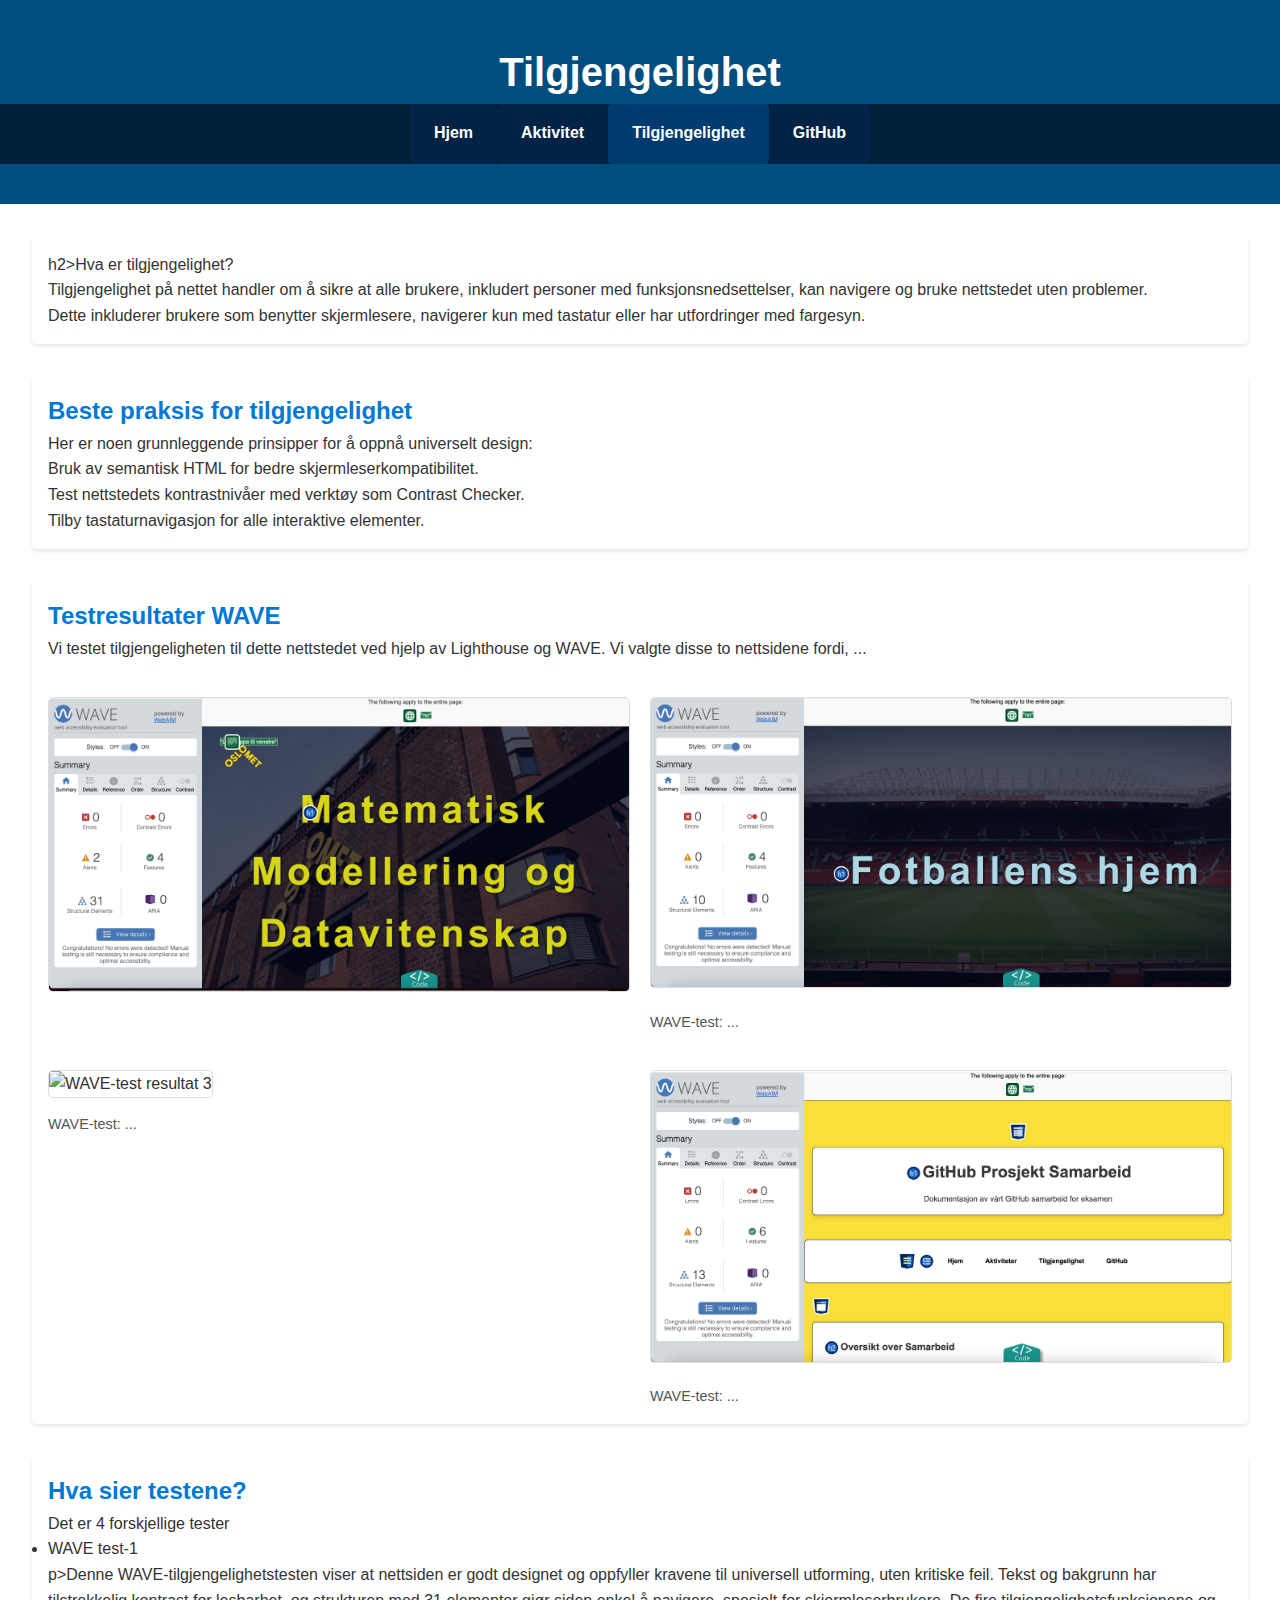
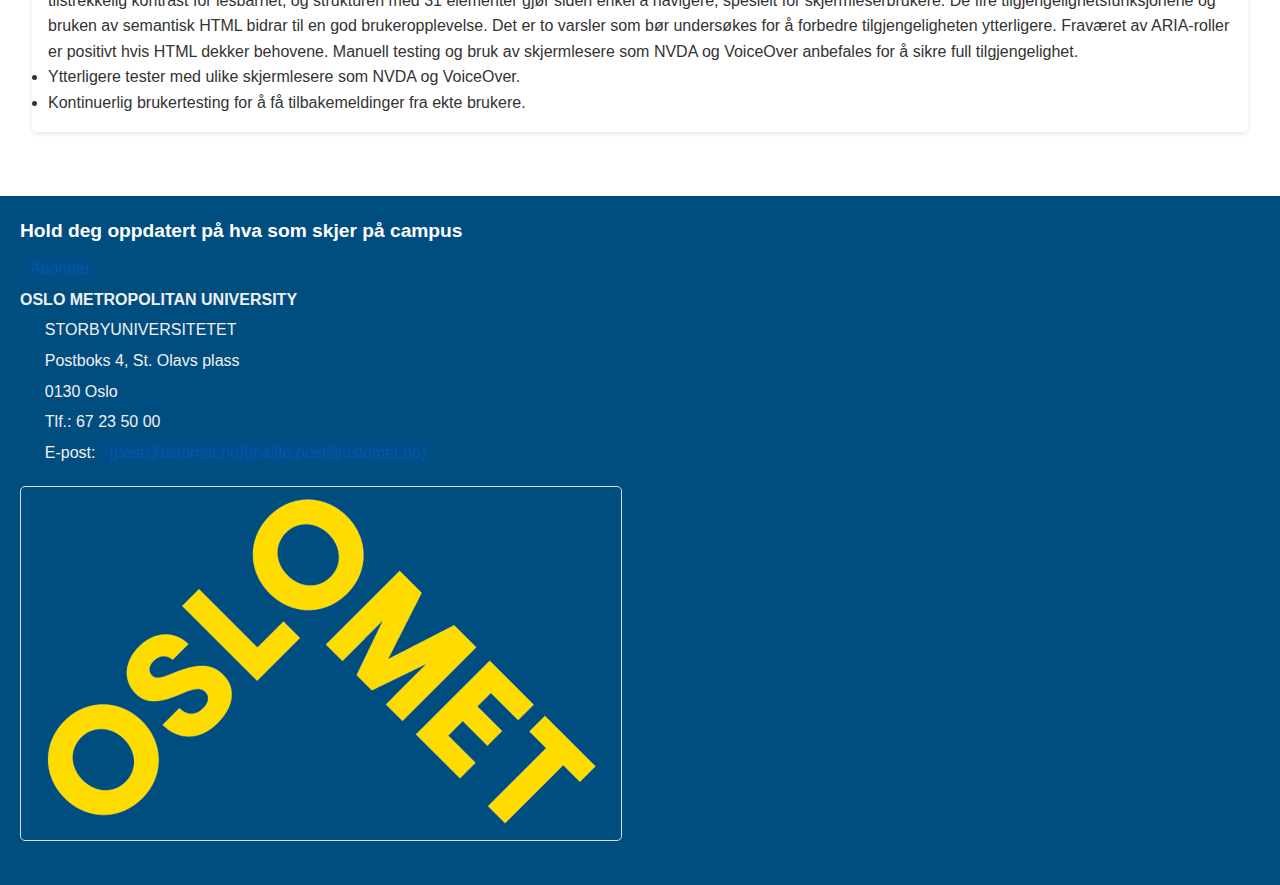
==== accessibility.html @ 2e1bd156 "accesibiliity" ====
<!DOCTYPE html>
<html lang="no">
<head>
<meta charset="UTF-8">
<meta name="viewport" content="width=device-width, initial-scale=1.0">
<title>Accessibility</title>
<link rel="stylesheet" href="main.css">
</head>

<body class="accessibility-body">
    <header class="accessibility-header">
        <h1>Tilgjengelighet</h1>
        <nav class="accessibility-nav">
            <ul class="navbar">
                <li><a href="index.html">Hjem</a></li>
                <li><a href="activity.html">Aktivitet</a></li>
                <li><a href="accessibility.html" class="active">Tilgjengelighet</a></li>
                <li><a href="github.html">GitHub</a></li>
            </ul>
        </nav>
</header>
<main class="accessibility-main">
    <section class="accessibility-section">
        h2>Hva er tilgjengelighet?</h2>
        <p>Tilgjengelighet på nettet handler om å sikre at alle brukere, inkludert personer med funksjonsnedsettelser, kan navigere og bruke nettstedet uten problemer.</p>
        <p>Dette inkluderer brukere som benytter skjermlesere, navigerer kun med tastatur eller har utfordringer med fargesyn.</p>
    </section>
<section class="accessibility-section">
        <h2>Beste praksis for tilgjengelighet</h2>
        <p>Her er noen grunnleggende prinsipper for å oppnå universelt design:</p>
<ul style="list-style-type: none;">
    <li>Bruk av semantisk HTML for bedre skjermleserkompatibilitet.</li>
    <li>Test nettstedets kontrastnivåer med verktøy som Contrast Checker.</li>
    <li>Tilby tastaturnavigasjon for alle interaktive elementer.</li>
</ul>
</section>
<section class="accessibility-section">
        <h2>Testresultater WAVE</h2>
            <p>Vi testet tilgjengeligheten til dette nettstedet ved hjelp av Lighthouse og WAVE. Vi valgte disse to nettsidene fordi, ...</p>

        <section class="test-results-grid">
        <section>
            <img src="bilder/WAVE-test1.jpeg" alt="WAVE-test resultat 1">
            <p class="caption"></p>
        </section>
        <section>
            <img src="bilder/WAVE-test2.jpeg" alt = "WAVE-test resultat 2">
            <p class="caption">WAVE-test: ...</p>
        </section>
        <section>
            <img src="wave-results3.png" alt="WAVE-test resultat 3">
            <p class="caption">WAVE-test: ...</p>
        </section>
        <section>
            <img src="bilder/WAVE-test4.jpeg" alt="WAVE-test resultat 4">
            <p class="caption">WAVE-test: ...</p>
        </section>
        </section>
        </section>
        <section class="accessibility-section">
            <h2>Hva sier testene?</h2>
            <p>Det er 4 forskjellige tester</p>
            <ul>
                <li>WAVE test-1</li>
                p>Denne WAVE-tilgjengelighetstesten viser at nettsiden er godt designet og oppfyller kravene til universell utforming, uten kritiske feil. Tekst og bakgrunn har tilstrekkelig kontrast for lesbarhet, og strukturen med 31 elementer gjør siden enkel å navigere, spesielt for skjermleserbrukere. De fire tilgjengelighetsfunksjonene og bruken av semantisk HTML bidrar til en god brukeropplevelse. Det er to varsler som bør undersøkes for å forbedre tilgjengeligheten ytterligere. Fraværet av ARIA-roller er positivt hvis HTML dekker behovene. Manuell testing og bruk av skjermlesere som NVDA og VoiceOver anbefales for å sikre full tilgjengelighet.</p>
                <li>Ytterligere tester med ulike skjermlesere som NVDA og VoiceOver.</li>
                <li>Kontinuerlig brukertesting for å få tilbakemeldinger fra ekte brukere.</li>
            </ul>
            </section>

    </main>
    <footer id="footer-OsloMet ">
        <section class="footer-content">
            <section class="footer-text">
                <h3>Hold deg oppdatert på hva som skjer på campus</h3>
                <a href="https://www.oslomet.no/nyhetsbrev" class="subscribe-button">Abonner</a>
                <h4>OSLO METROPOLITAN UNIVERSITY</h4>
                <p>STORBYUNIVERSITETET</p>
                <p>Postboks 4, St. Olavs plass</p>
                <p>0130 Oslo</p>
                <p>Tlf.: 67 23 50 00</p>
                <p>E-post: <a [href="mailto:post@oslomet.no](mailto:href=%22mailto:post@oslomet.no)">[post@oslomet.no](mailto:post@oslomet.no)</a></p>
            </section>
            <section class="footer-logo">
                <img src="bilder/oslomet-logo-gul.webp" alt="OsloMet logo">
            </section>
        </section>
    </footer>
</body>
</html>
---- main.css ----
/* === Global Reset og Grunnstil === */
* {
    margin: 0;
    padding: 0;
    box-sizing: border-box;
    font-family: Arial, sans-serif;
}

/* ---===III Hoved hjemmeside styling (index.html) start III===---*/

.index-body {
    background-color: #f3f3f3;
    color: #333;
    line-height: 1.6;
}

/* === Header-seksjon === */
.header-index {
    min-height: 100vh;
    width: 100%;
    background-image: linear-gradient(rgba(4, 9, 30, 0.7), rgba(4, 9, 30, 0.7)), url('bilder/osloMet.jpg');
    background-position: center;
    background-size: cover;
    position: relative;
    margin: 0;
}

.header-index img {
    width: 100px;
    position: absolute;
    top: 4%;
    left: 5%;
    border: none;
}

/* Overskrift over bildet */
.text-overskrift {
    width: 90%;
    color: #d7d715;
    position: absolute;
    top: 50%;
    left: 50%;
    transform: translate(-50%, -50%);
    text-align: center;
    text-shadow: 2px 2px 4px #000000;
}

.text-overskrift h1 {
    font-size: 6em;
    letter-spacing: 0.1em;
}

/* Responsiv header-tekst og bilde */
@media (max-width: 1200px) {
    .header-index {
        min-height: 80vh;
    }

    .text-overskrift h1 {
        font-size: 5em;
    }
}

@media (max-width: 900px) {
    .header-index {
        min-height: 70vh;
    }

    .text-overskrift h1 {
        font-size: 4em;
    }
}

@media (max-width: 600px) {
    .header-index {
        min-height: 40vh;
    }

    .text-overskrift h1 {
        font-size: 3em;
    }

    .header-index img {
        width: 80px;
    }
}

@media (max-width: 400px) {
    .header-index {
        min-height: 30vh;
    }

    .text-overskrift h1 {
        font-size: 2em;
    }
}

/* === Navigasjonsmeny === */
.index-nav {
    background-color: #ffffff;
    padding: 15px 0;
    width: 100%;
    margin: 0 auto;
    text-align: center;
}

.index-nav ul {
    display: inline-block;
    list-style: none;
    padding: 0;
    margin: 0;
}

.index-nav ul li {
    display: inline;
    font-weight: bold;
    margin: 0 10px;
}

.index-nav ul li a {
    text-decoration: none;
    color: #000000;
    padding: 10px 15px;
    transition: background-color 0.3s;
    border-radius: 5px;
}

.index-nav ul li a:hover {
    background-color: #aaaaaa;
}

/* === Studieinformasjon === */
.Studieinformasjon {
    background-color: #ffffff;
    padding: 20px;
    border-radius: 8px;
    margin: 20px auto;
    max-width: 100%;
    text-align: center;
}

.Studieinformasjon h2 {
    color: black;
    font-size: 2em;
    margin-bottom: 10px;
}

.Studieinformasjon p {
    color: #333;
    font-size: 1.2em;
    margin-bottom: 15px;
}

.Studieinformasjon ul {
    list-style-type: none;
}

/* Studie-video container */
.Studie-video-container {
    position: relative;
    width: 100%;
    padding-bottom: 56.25%;
    height: 0;
    margin: 20px auto;
    border-radius: 8px;
    box-shadow: 0px 4px 8px rgba(0, 0, 0, 0.1);
    overflow: hidden;
}

.Studie-video-container iframe {
    position: absolute;
    top: 0;
    left: 0;
    width: 100%;
    height: 90%;
    border: none;
}

/* === Studenthistorier === */
.Studenthistorier {
    background-color: #ffffff;
    padding: 20px;
    border-radius: 8px;
    margin: 20px auto;
    max-width: 100%;
    text-align: center;
}

.Studenthistorier h2 {
    color: black;
    font-size: 2em;
    margin-bottom: 10px;
}

.Studenthistorier p {
    color: #333;
    font-size: 1.2em;
    margin-bottom: 15px;
}

.Studenthistorier img {
    max-width: 100%;
    height: auto;
    display: block;
}

/* === Styling for Utvidbare Seksjoner === */

/* Container for utvidbare seksjoner */
.utvidbar-seksjon {
    background-color: #ffffff;
    padding: 10px;
    border-radius: 8px;
    box-shadow: 0px 4px 8px rgba(0, 0, 0, 0.1);
    margin: 20px auto;
    width: 100%;
}

/* Knapp for hovedseksjon */
.utvidbar-knapp {
    background-color: #f9df38;
    color: #000000;
    font-size: 1.2em;
    padding: 10px 15px;
    border: none;
    border-radius: 5px;
    cursor: pointer;
    width: 100%;
    text-align: left;
    transition: background-color 0.3s;
}

/* Hover-effekt for seksjoner og underseksjoner */
.utvidbar-knapp:hover,
.sub-utvidbar-knapp:hover {
    background-color: #ddd;
    color: #000000;
}

/* Innholdet i utvidbare seksjoner */
.utvidbar-innhold {
    display: none;
    padding: 30px;
    background-color: #ffffff;
    border: 1px solid #ddd;
    border-radius: 5px;
}

.sub-utvidbar {
    margin: 10px 0;
}

/* Knapp for underseksjoner */
.sub-utvidbar-knapp {
    width: 100%;
    background-color: #f9df38;
    color: black;
    border: none;
    padding: 10px;
    font-size: 1em;
    text-align: left;
    cursor: pointer;
    border-radius: 5px;
    transition: background-color 0.3s;
}

/* Innholdet i utvidbare underseksjoner */
.sub-utvidbar-innhold {
    display: none;
    padding: 10px 15px;
    background-color: #ffffff;
    border: 1px solid #ccc;
    border-radius: 5px;
    margin-top: 5px;
}

/* Innhold i underseksjoner */
.sub-utvidbar-innhold h4 {
    margin-top: 10px;
    color: #000000;
}

/* Nested lister i underseksjoner */
.sub-utvidbar-innhold ul {
    margin: 10px 0;
    padding-left: 20px;
}

.sub-utvidbar-innhold ul ul {
    padding-left: 20px;
    list-style: circle;
}

/* Lenker i underseksjoner */
.sub-utvidbar-innhold a {
    display: block;
}

/* === Lenker i studiets oppbygning === */
a {
    color: #0056b3;
    text-decoration: none;
    font-weight: 500;
    transition: color 0.3s ease, border-bottom-color 0.3s ease, background-color 0.3s ease;
    border-bottom: 2px solid transparent;
    padding: 5px 10px;
    border-radius: 5px;
    background-color: rgba(0, 86, 179, 0.1);
}

a:hover {
    color: #004080;
    border-bottom-color: #004080;
    background-color: rgba(0, 64, 128, 0.2);
}

a:focus {
    outline: none;
    border-bottom-color: #00a1f1;
    color: #00a1f1;
    background-color: rgba(0, 161, 241, 0.2);
}

a:active {
    color: #003366;
    border-bottom-color: #003366;
    background-color: rgba(0, 51, 102, 0.3);
}

/* === Footer === */
footer {
    background-color: #004d80;
    padding: 20px;
    text-align: left;
    color: #ddd;
}

footer h3 {
    color: white;
    font-size: 1.2em;
    margin-bottom: 10px;
    display: flex;
    align-items: center;
}

footer h4,
footer p {
    color: #f0f0f0;
    font-size: 1em;
    margin: 5px 0;
}

footer p {
    padding-left: 2%;
}

footer button {
    background-color: #ffdc00;
    color: #000000;
    border: none;
    border-radius: 5px;
    padding: 10px 15px;
    cursor: pointer;
    font-size: 1em;
    margin-left: 15px;
    transition: background-color 0.3s, transform 0.3s;
}

footer button:hover {
    background-color: #e69500;
    transform: scale(1.05);
}

footer button:active {
    background-color: #ffdc00;
    transform: scale(0.98);
}

.footer-bilde {
    width: 150px;
    max-width: 150px;
    margin: -150px 40px 0 auto;
    position: relative;
    float: right;
    border: none;
    /* Styling bug, putter border rundt accessibility oslomet logo, quick fix med border = none*/
}

/* === Responsive Styling === */

/* Gjør at bidlet i spørsmål utdanning justerer seg dynamisk etter skjermstørrelse */
.bilde-sporsmol-undanning {
    max-width: 100%;
    height: auto;
    display: block;
}

/* ---===III Hoved hjemmeside styling (index.html) slutt III===---*/

/* ---===III Activity Styling Start III===---*/
* {
    margin: 0;
    padding: 0;
    box-sizing: border-box;
    -webkit-tap-highlight-color: transparent;
}

.activity-body {
    font-family: Arial, sans-serif;
    line-height: 1.6;
    background-color: white;
    color: black;
    overflow-x: hidden;
    -webkit-text-size-adjust: 100%;
}

.activity-header {
    min-height: 100vh;
    width: 100%;
    background-image: linear-gradient(rgba(4, 9, 30, 0.7), rgba(4, 9, 30, 0.7)), url('bilder/oldTrafford.jpg');
    background-position: center;
    background-size: cover;
    position: relative;
    margin: 0;
}

.activity-text-overskrift {
    width: 90%;
    color: lightblue;
    position: absolute;
    top: 50%;
    left: 50%;
    transform: translate(-50%, -50%);
    text-align: center;
    text-shadow: 2px 2px 4px #000000;
}

.activity-text-overskrift h1 {
    font-size: 6em;
    letter-spacing: 0.1em;
    margin: 0;
}

.activity-head {
    background-color: #0080ff;
    color: white;
    padding: 20px;
    text-align: center;
}

.activity-head .activity-container h1 {
    font-size: 2.5em;
    margin-bottom: 10px;
}

.activity-nav {
    background-color: rgb(0, 102, 102);
    padding: 10px;
    width: 100%;
}

.activity-nav ul {
    list-style: none;
    display: flex;
    justify-content: center;
    gap: 20px;
}

.activity-nav ul li a {
    color: white;
    text-decoration: none;
    padding: 12px 20px;
    border-radius: 5px;
    transition: background-color 0.3s;
    display: inline-block;
}

.activity-nav ul li a:hover {
    background-color: rgb(1, 53, 53);
}

.activity-container {
    max-width: 1200px;
    margin: auto;
    padding: 20px;
}

.activity-content-container {
    display: flex;
    gap: 20px;
    margin-bottom: 40px;
}

.activity-aside {
    flex: 1;
    background-color: #f7f7f7;
    padding: 20px;
    border-radius: 8px;
    box-shadow: 0px 4px 8px rgba(0, 0, 0, 0.1);
}

.activity-section {
    flex: 2;
    background-color: #f7f7f7;
    padding: 20px;
    border-radius: 8px;
    box-shadow: 0px 4px 8px rgba(0, 0, 0, 0.1);
}

.activity-card-container {
    display: grid;
    grid-template-columns: repeat(auto-fit, minmax(250px, 1fr));
    gap: 20px;
}

.activity-card {
    background-color: #f0f0f0;
    border-radius: 10px;
    box-shadow: 0px 4px 8px rgba(0, 0, 0, 0.1);
    text-align: center;
    padding: 15px;
    transition: transform 0.2s;
}

.activity-card:hover {
    transform: scale(1.05);
}

.activity-card img {
    width: 150px;
    height: 150px;
    object-fit: contain;
    border-radius: 5px;
    margin-bottom: 15px;
    max-width: 100%;
}

.activity-card h2 {
    font-size: 1.5em;
    margin-bottom: 10px;
}

.activity-card p {
    font-size: 1em;
    margin-bottom: 15px;
}

.activity-button {
    display: block;
    padding: 10px 20px;
    background-color: #0056b3;
    color: white;
    text-decoration: none;
    border-radius: 5px;
    font-weight: bold;
    transition: background-color 0.3s;
    margin-bottom: 10px;
    -webkit-appearance: none;
}

.activity-button:hover {
    background-color: #ffcc33;
}

@media (max-width: 768px) {
    .activity-text-overskrift h1 {
        font-size: 3em;
    }

    .activity-content-container {
        flex-direction: column;
        padding: 10px;
    }

    .activity-container {
        padding: 10px;
    }

    .activity-card-container {
        grid-template-columns: repeat(2, 1fr);
    }
}

@media screen and (max-width: 480px) {
    .activity-text-overskrift h1 {
        font-size: 1.8em;
        letter-spacing: 0.05em;
    }

    .activity-nav {
        padding: 5px;
    }

    .activity-nav ul {
        flex-direction: column;
        align-items: center;
        gap: 8px;
    }

    .activity-nav ul li {
        width: 100%;
        text-align: center;
    }

    .activity-nav ul li a {
        display: block;
        padding: 10px;
        width: 90%;
        margin: 0 auto;
    }

    .activity-head .activity-container h1 {
        font-size: 1.5em;
    }

    .activity-container {
        padding: 10px;
    }

    .activity-card {
        margin: 5px 0;
        padding: 10px;
    }

    .activity-card-container {
        grid-template-columns: 1fr;
        gap: 10px;
    }

    .activity-card h2 {
        font-size: 1.2em;
    }

    .activity-card p {
        font-size: 0.9em;
    }

    .activity-button {
        padding: 8px 16px;
        font-size: 0.9em;
    }

    .activity-aside,
    .activity-section {
        padding: 15px;
    }
}

@media screen and (max-width: 375px) {
    .activity-text-overskrift h1 {
        font-size: 1.5em;
    }

    .activity-card {
        padding: 8px;
    }

    .activity-container {
        padding: 8px;
    }
}

@media only screen and (min-width: 768px) and (max-width: 1024px) {
    .activity-text-overskrift h1 {
        font-size: 4em;
    }

    .activity-card-container {
        grid-template-columns: repeat(2, 1fr);
    }

    .activity-container {
        padding: 15px;
    }
}

@media (max-width: 900px) and (orientation: landscape) {
    .activity-header {
        min-height: 120vh;
    }

    .activity-text-overskrift h1 {
        font-size: 2.5em;
    }
}

img {
    max-width: 100%;
    height: auto;
    -webkit-user-drag: none;
}

/* ---===III Activity Styling Slutt III===---*/

/* ---===III Github Styling Start III===---*/

.github-body {
    background-color: #f9df38;
    /* Darker background */
    color: #000000;
    /* Black text for contrast */
    line-height: 1.6;
}

.github-container {
    max-width: 1200px;
    margin: 0 auto;
    padding: 20px;
}

.github-header {
    color: #353535;
    text-align: center;
    padding: 40px 20px;
}

.github-header h1 {
    font-size: 2.5em;
    margin-bottom: 10px;
}

.github-header p {
    font-size: 1.2em;
}

.github-nav {
    background-color: #ffffff;
    padding: 15px 0;
    max-width: 1200px;
    margin: 0 auto;
    text-align: center;
    border-radius: 10px;
    border: solid black 1px;
}

.github-nav ul {
    display: inline-block;
    list-style: none;
    padding: 0;
    margin: 0;
}

.github-nav ul li {
    display: inline;
    font-weight: bold;
    margin: 0 10px;
}

.github-nav ul li a {
    text-decoration: none;
    color: #000000;
    padding: 10px 15px;
    transition: background-color 0.3s;
    border-radius: 5px;
}

.github-nav ul li a:hover {
    background-color: #aaaaaa;
    /* Slightly darker background on hover */
}

.github-main h2 {
    color: #353535;
    /* Light grey for headers */
    margin-bottom: 15px;
}

.github-section {
    background-color: #ffffff;
    border: solid black 1px;
    padding: 25px;
    margin-bottom: 20px;
    border-radius: 8px;
    box-shadow: 0px 4px 10px rgba(0, 0, 0, 0.15);
    transition: box-shadow 0.3s ease;
}

/* Styles for image rows */
.image-row {
    display: grid;
    grid-template-columns: 1fr 1fr;
    /* Two equal columns */
    gap: 20px;
    margin-top: 15px;
    align-items: start;
    /* Align images at the top */
}

.image-row img {
    width: 100%;
    max-height: 400px;
    /* Limit height for consistency */
    border-radius: 8px;
    box-shadow: 0px 4px 6px rgba(0, 0, 0, 0.2);
    object-fit: contain;
    /* Ensure the images fit nicely */
    transition: transform 0.3s ease, box-shadow 0.3s ease;
}

.image-row img:hover {
    transform: scale(1.05);
    /* Liten zoom-effekt */
    box-shadow: 0px 8px 15px rgba(0, 0, 0, 0.3);
    /* Mer markant skygge */
    cursor: pointer;
    /* Endrer markøren til en pekefinger */
}

/* Responsive adjustments for smaller screens */
@media (max-width: 768px) {
    .image-row {
        grid-template-columns: 1fr;
        /* Stack images vertically */
    }
}

/* ---===III Github Styling Slutt III===---*/

/* ---===III Accessibility Styling Start III===---*/

.accessibility-body {
    font-family: Arial, sans-serif;
    line-height: 1.6;
    margin: 0;
    padding: 0;
    background-color: white;
    color: #333;
}

/* Header */
.accessibility-header {
    background: #004d80;
    color: rgb(255, 255, 255);
    padding: 2.5rem 0;
    text-align: center;
}

.accessibility-header h1 {
    margin: 1;
    font-size: 40px;
}

.navbar {
    display: flex;
    justify-content: center;
    background-color: #001d3a;
    list-style: none;
    margin: 0;
    padding: 0;
}

.navbar li {
    margin: 0;
}

.navbar a {
    text-decoration: none;
    color: white;
    padding: 1rem 1.5rem;
    display: block;
    font-weight: bold;
}

.navbar a:hover,
.navbar a.active {
    background-color: #003b6f;
    border-radius: 4px;
}

/* Responsiv navigasjonsmeny */
@media (max-width: 768px) {
    .navbar {
        flex-direction: column; /* Endre fra horisontal til vertikal layout */
        align-items: center; /* Sentraliser elementene */
    }
    .navbar a {
        padding: 0.8rem 1rem; /* Juster padding for mindre skjermer */
        width: 100%; /* Fyll bredden */
        text-align: center; /* Sentrer tekst */
    }
}

@media (max-width: 480px) {
    .navbar a {
        padding: 0.6rem 0.8rem; /* Enda mindre padding for telefoner */
    }
}

/* Navigasjonsmeny */
.accessibility-nav {
    background-color: #001d3a; /* Bakgrunnsfarge for hele navigasjonsseksjonen */
}

.accessibility-nav .navbar {
    display: flex;
    justify-content: center;
    list-style: none;
    margin: 0;
    padding: 0;
}

.accessibility-nav .navbar li {
    margin: 0;
}

.accessibility-nav .navbar a {
    text-decoration: none;
    color: white;
    padding: 1rem 1.5rem;
    display: block;
    font-weight: bold;
}

.accessibility-nav .navbar a:hover,
.accessibility-nav .navbar a.active {
    background-color: #003b6f;
    border-radius: 4px;
}

/* Responsiv navigasjonsmeny */
@media (max-width: 768px) {
    .accessibility-nav .navbar {
        flex-direction: column; /* Endre fra horisontal til vertikal layout */
        align-items: center; /* Sentraliser elementene */
    }
    .accessibility-nav .navbar a {
        padding: 0.8rem 1rem; /* Juster padding for mindre skjermer */
        width: 100%; /* Fyll bredden */
        text-align: center; /* Sentrer tekst */
    }
}

@media (max-width: 480px) {
    .accessibility-nav .navbar a {
        padding: 0.6rem 0.8rem; /* Mindre padding for telefoner */
    }
}

/* Hovedinnhold */
.accessibility-main {
    padding: 2rem;
    background-color: #ffffff;
}

.accessibility-section {
    margin-bottom: 2rem;
    background: #ffffff;
    padding: 1rem;
    border-radius: 5px;
    box-shadow: 0 2px 4px rgba(0, 0, 0, 0.1);
}

.accessibility-section h2 {
    color: #0078d7;
}

/* Testresultater seksjon */
.test-results-grid {
    display: grid;
    grid-template-columns: repeat(2, 1fr); /* To kolonner */
    gap: 20px; /* Mellomrom mellom elementene */
    margin-top: 20px;
}

.test-results-grid div {
    background: #fff;
    padding: 15px;
    border-radius: 8px;
    box-shadow: 0 4px 8px rgba(0, 0, 0, 0.1);
    text-align: center;
}

.test-results-grid img {
    max-width: 100%;
    height: auto;
    border-radius: 5px;
    border: 1px solid #ddd;
    margin-bottom: 10px;
}

.caption {
    font-size: 0.9rem;
    color: #555;
    margin-top: 5px;
}

/* Responsiv justering for små skjermer */
@media (max-width: 768px) {
    .test-results-grid {
        grid-template-columns: 1fr; /* En kolonne for mindre skjermer */
    }
}

@media (max-width: 600px) {
  .footer-content {
    flex-direction: column; /* Sett innholdet vertikalt på små skjermer */
    text-align: center;
  }
}

img {
    max-width: 100%;
    height: auto;
    margin: 1rem 0;
    border: 1px solid #ddd;
    border-radius: 5px;
}


/* ---===III Accessibility Styling Slutt III===---*/
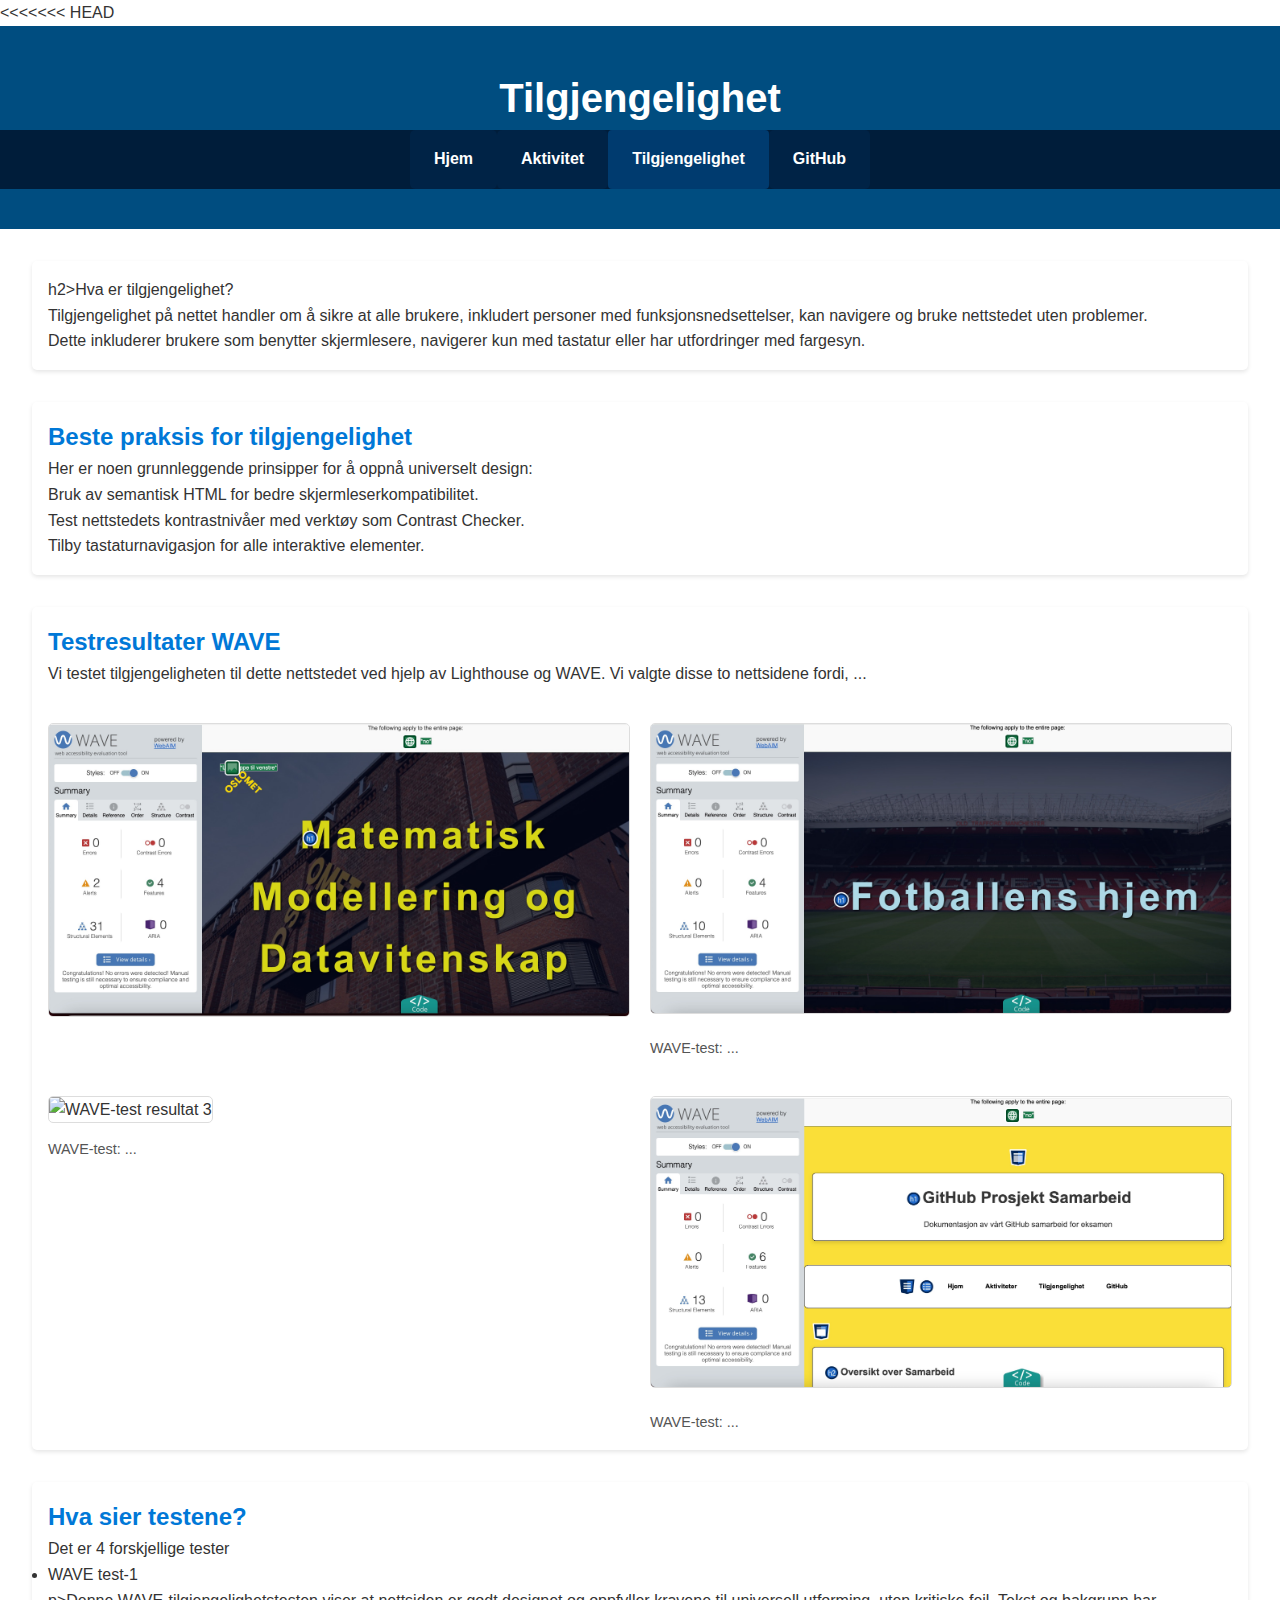
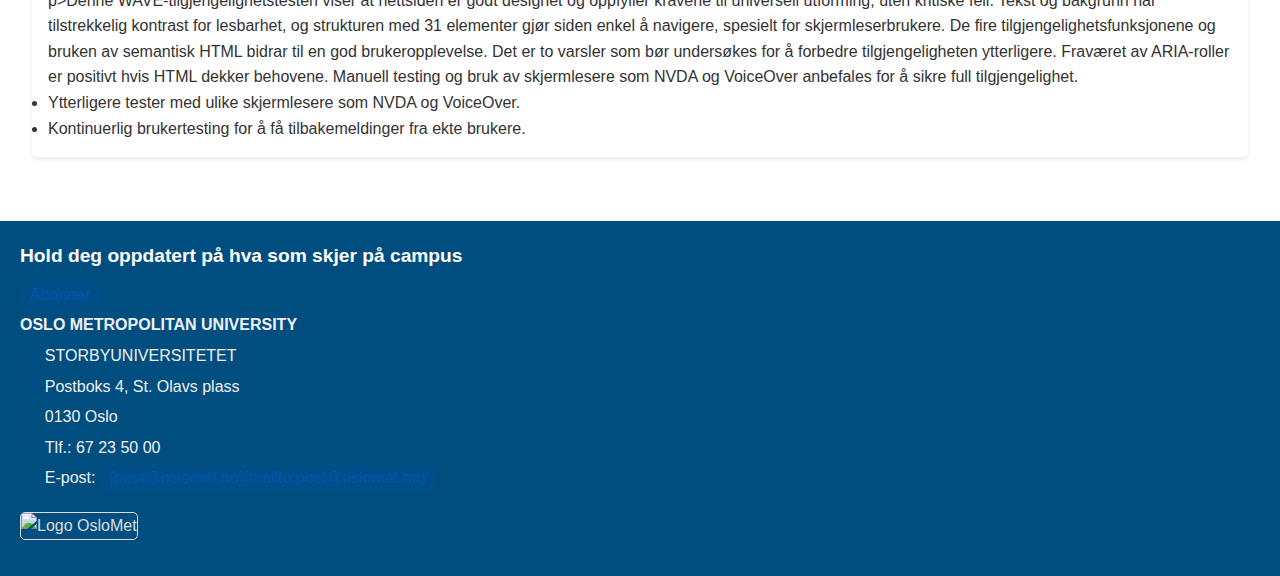
==== commit b154b23a: "dw" ====
--- a/accessibility.html
+++ b/accessibility.html
@@ -1,5 +1,6 @@
 <!DOCTYPE html>
 <html lang="no">
+
 <head>
 <meta charset="UTF-8">
 <meta name="viewport" content="width=device-width, initial-scale=1.0">
@@ -7,6 +8,7 @@
 <link rel="stylesheet" href="main.css">
 </head>
 
+<<<<<<< HEAD
 <body class="accessibility-body">
     <header class="accessibility-header">
         <h1>Tilgjengelighet</h1>
@@ -81,10 +83,9 @@
                 <p>Tlf.: 67 23 50 00</p>
                 <p>E-post: <a [href="mailto:post@oslomet.no](mailto:href=%22mailto:post@oslomet.no)">[post@oslomet.no](mailto:post@oslomet.no)</a></p>
             </section>
-            <section class="footer-logo">
-                <img src="bilder/oslomet-logo-gul.webp" alt="OsloMet logo">
+            <section class = "footer-logo">
+                <img src="bilder/Logo_OsloMet.png" alt="Logo OsloMet">
             </section>
-        </section>
-    </footer>
-</body>
-</html>
+        </footer>
+        </body>
+        </html>
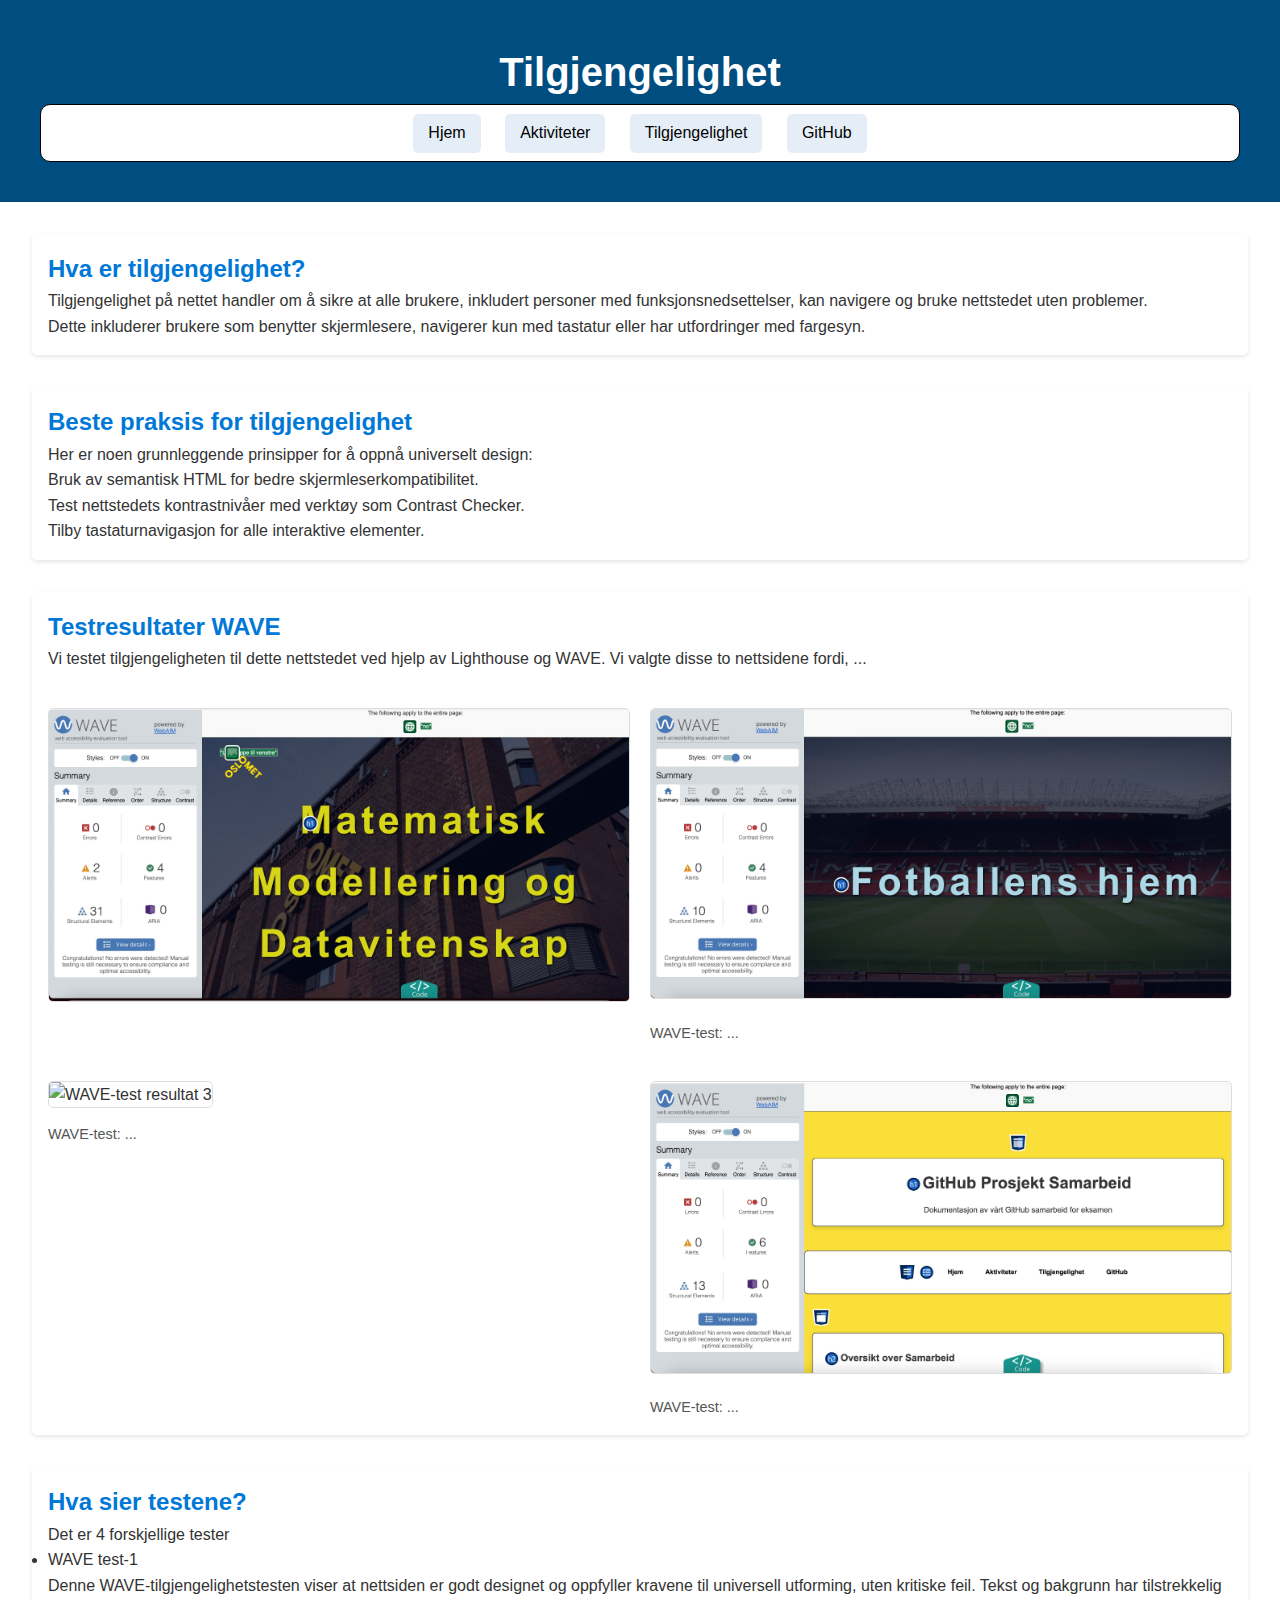
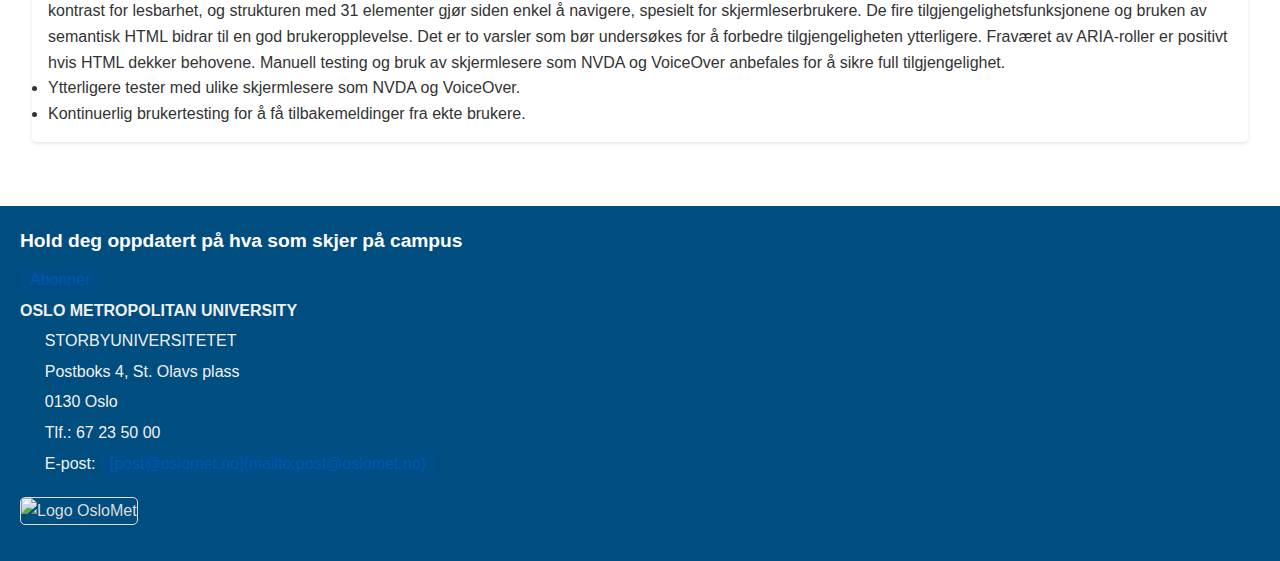
==== commit abcbcaf9: "dw" ====
--- a/accessibility.html
+++ b/accessibility.html
@@ -8,22 +8,21 @@
 <link rel="stylesheet" href="main.css">
 </head>
 
-<<<<<<< HEAD
 <body class="accessibility-body">
     <header class="accessibility-header">
         <h1>Tilgjengelighet</h1>
         <nav class="accessibility-nav">
-            <ul class="navbar">
+            <ul>
                 <li><a href="index.html">Hjem</a></li>
-                <li><a href="activity.html">Aktivitet</a></li>
-                <li><a href="accessibility.html" class="active">Tilgjengelighet</a></li>
+                <li><a href="activity.html">Aktiviteter</a></li>
+                <li><a href="accessibility.html">Tilgjengelighet</a></li>
                 <li><a href="github.html">GitHub</a></li>
             </ul>
         </nav>
 </header>
 <main class="accessibility-main">
     <section class="accessibility-section">
-        h2>Hva er tilgjengelighet?</h2>
+        <h2>Hva er tilgjengelighet?</h2>
         <p>Tilgjengelighet på nettet handler om å sikre at alle brukere, inkludert personer med funksjonsnedsettelser, kan navigere og bruke nettstedet uten problemer.</p>
         <p>Dette inkluderer brukere som benytter skjermlesere, navigerer kun med tastatur eller har utfordringer med fargesyn.</p>
     </section>
@@ -64,7 +63,7 @@
             <p>Det er 4 forskjellige tester</p>
             <ul>
                 <li>WAVE test-1</li>
-                p>Denne WAVE-tilgjengelighetstesten viser at nettsiden er godt designet og oppfyller kravene til universell utforming, uten kritiske feil. Tekst og bakgrunn har tilstrekkelig kontrast for lesbarhet, og strukturen med 31 elementer gjør siden enkel å navigere, spesielt for skjermleserbrukere. De fire tilgjengelighetsfunksjonene og bruken av semantisk HTML bidrar til en god brukeropplevelse. Det er to varsler som bør undersøkes for å forbedre tilgjengeligheten ytterligere. Fraværet av ARIA-roller er positivt hvis HTML dekker behovene. Manuell testing og bruk av skjermlesere som NVDA og VoiceOver anbefales for å sikre full tilgjengelighet.</p>
+                <p>Denne WAVE-tilgjengelighetstesten viser at nettsiden er godt designet og oppfyller kravene til universell utforming, uten kritiske feil. Tekst og bakgrunn har tilstrekkelig kontrast for lesbarhet, og strukturen med 31 elementer gjør siden enkel å navigere, spesielt for skjermleserbrukere. De fire tilgjengelighetsfunksjonene og bruken av semantisk HTML bidrar til en god brukeropplevelse. Det er to varsler som bør undersøkes for å forbedre tilgjengeligheten ytterligere. Fraværet av ARIA-roller er positivt hvis HTML dekker behovene. Manuell testing og bruk av skjermlesere som NVDA og VoiceOver anbefales for å sikre full tilgjengelighet.</p>
                 <li>Ytterligere tester med ulike skjermlesere som NVDA og VoiceOver.</li>
                 <li>Kontinuerlig brukertesting for å få tilbakemeldinger fra ekte brukere.</li>
             </ul>
--- a/main.css
+++ b/main.css
@@ -840,100 +840,40 @@
     font-size: 40px;
 }
 
-.navbar {
-    display: flex;
-    justify-content: center;
-    background-color: #001d3a;
+.accessibility-nav {
+    background-color: #ffffff;
+    padding: 15px 0;
+    max-width: 1200px;
+    margin: 0 auto;
+    text-align: center;
+    border-radius: 10px;
+    border: solid black 1px;
+}
+
+.accessibility-nav ul {
+    display: inline-block;
     list-style: none;
+    padding: 0;
     margin: 0;
-    padding: 0;
-}
-
-.navbar li {
-    margin: 0;
-}
-
-.navbar a {
+}
+
+.accessibility-nav ul li {
+    display: inline;
+    font-weight: bold;
+    margin: 0 10px;
+}
+
+.accessibility-nav ul li a {
     text-decoration: none;
-    color: white;
-    padding: 1rem 1.5rem;
-    display: block;
-    font-weight: bold;
-}
-
-.navbar a:hover,
-.navbar a.active {
-    background-color: #003b6f;
-    border-radius: 4px;
-}
-
-/* Responsiv navigasjonsmeny */
-@media (max-width: 768px) {
-    .navbar {
-        flex-direction: column; /* Endre fra horisontal til vertikal layout */
-        align-items: center; /* Sentraliser elementene */
-    }
-    .navbar a {
-        padding: 0.8rem 1rem; /* Juster padding for mindre skjermer */
-        width: 100%; /* Fyll bredden */
-        text-align: center; /* Sentrer tekst */
-    }
-}
-
-@media (max-width: 480px) {
-    .navbar a {
-        padding: 0.6rem 0.8rem; /* Enda mindre padding for telefoner */
-    }
-}
-
-/* Navigasjonsmeny */
-.accessibility-nav {
-    background-color: #001d3a; /* Bakgrunnsfarge for hele navigasjonsseksjonen */
-}
-
-.accessibility-nav .navbar {
-    display: flex;
-    justify-content: center;
-    list-style: none;
-    margin: 0;
-    padding: 0;
-}
-
-.accessibility-nav .navbar li {
-    margin: 0;
-}
-
-.accessibility-nav .navbar a {
-    text-decoration: none;
-    color: white;
-    padding: 1rem 1.5rem;
-    display: block;
-    font-weight: bold;
-}
-
-.accessibility-nav .navbar a:hover,
-.accessibility-nav .navbar a.active {
-    background-color: #003b6f;
-    border-radius: 4px;
-}
-
-/* Responsiv navigasjonsmeny */
-@media (max-width: 768px) {
-    .accessibility-nav .navbar {
-        flex-direction: column; /* Endre fra horisontal til vertikal layout */
-        align-items: center; /* Sentraliser elementene */
-    }
-    .accessibility-nav .navbar a {
-        padding: 0.8rem 1rem; /* Juster padding for mindre skjermer */
-        width: 100%; /* Fyll bredden */
-        text-align: center; /* Sentrer tekst */
-    }
-}
-
-@media (max-width: 480px) {
-    .accessibility-nav .navbar a {
-        padding: 0.6rem 0.8rem; /* Mindre padding for telefoner */
-    }
+    color: #000000;
+    padding: 10px 15px;
+    transition: background-color 0.3s;
+    border-radius: 5px;
+}
+
+.accessibility-nav ul li a:hover {
+    background-color: #aaaaaa;
+    /* Slightly darker background on hover */
 }
 
 /* Hovedinnhold */
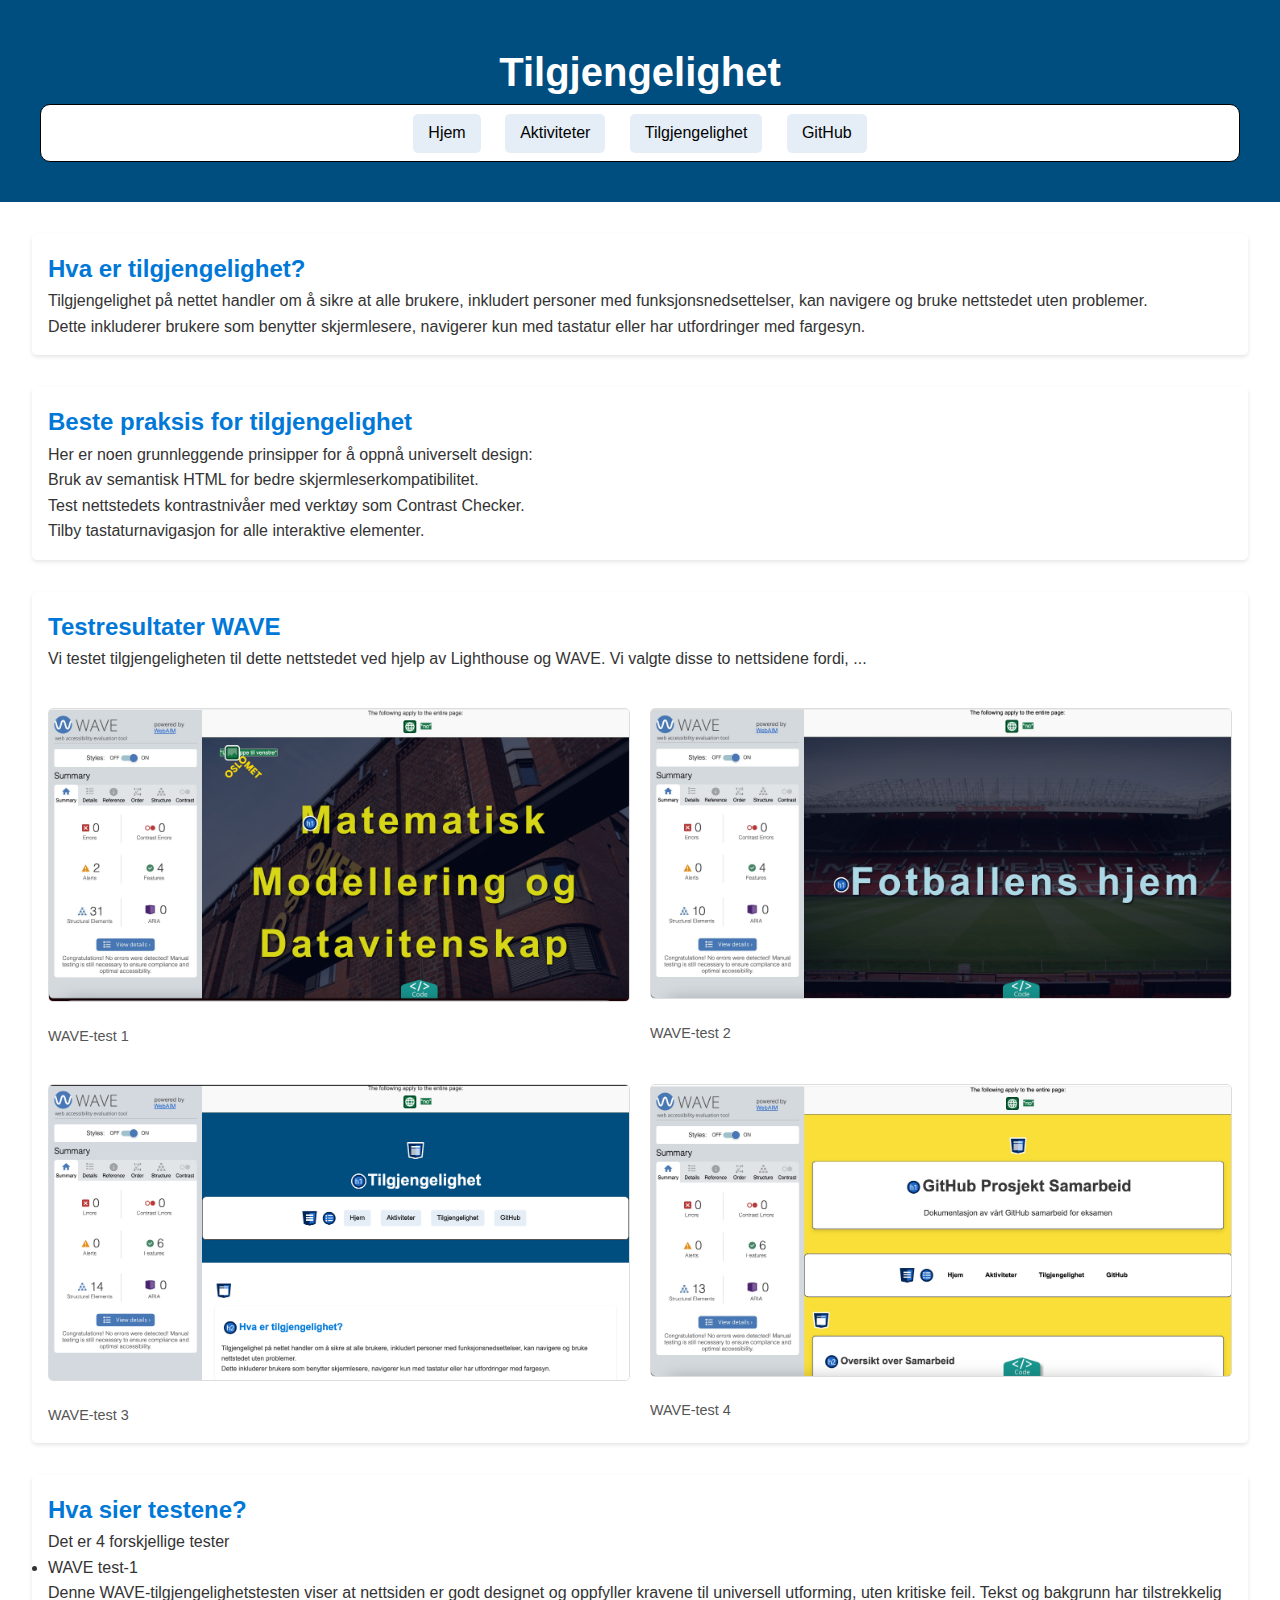
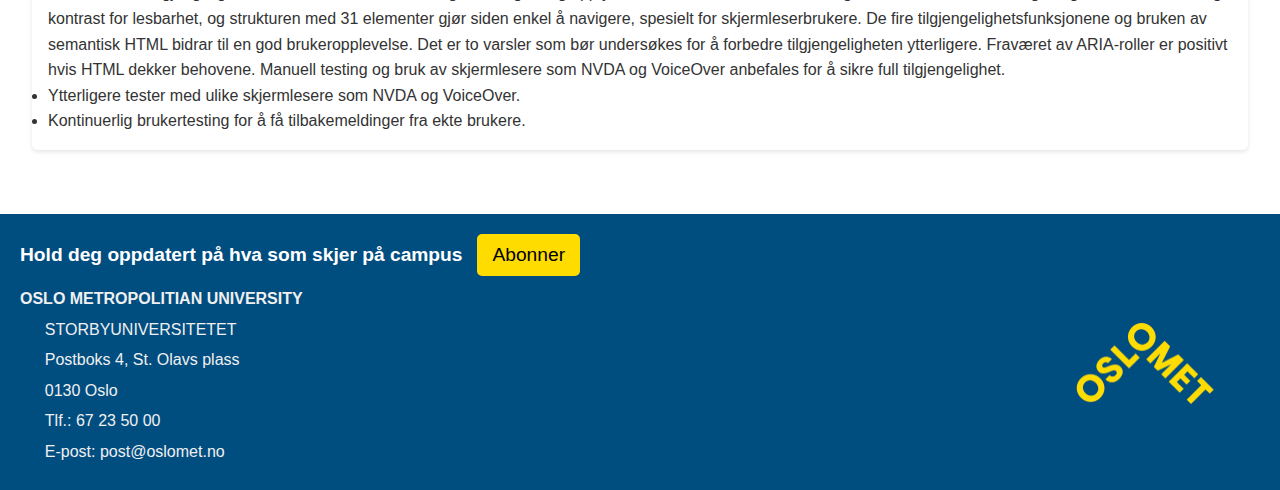
==== commit 49a97012: "fr" ====
--- a/accessibility.html
+++ b/accessibility.html
@@ -42,19 +42,19 @@
         <section class="test-results-grid">
         <section>
             <img src="bilder/WAVE-test1.jpeg" alt="WAVE-test resultat 1">
-            <p class="caption"></p>
+            <p class="caption">WAVE-test 1</p>
         </section>
         <section>
             <img src="bilder/WAVE-test2.jpeg" alt = "WAVE-test resultat 2">
-            <p class="caption">WAVE-test: ...</p>
+            <p class="caption">WAVE-test 2</p>
         </section>
         <section>
-            <img src="wave-results3.png" alt="WAVE-test resultat 3">
-            <p class="caption">WAVE-test: ...</p>
+            <img src="bilder/WAVE-test3.1.png" alt="WAVE-test resultat 3">
+            <p class="caption">WAVE-test 3</p>
         </section>
         <section>
             <img src="bilder/WAVE-test4.jpeg" alt="WAVE-test resultat 4">
-            <p class="caption">WAVE-test: ...</p>
+            <p class="caption">WAVE-test 4</p>
         </section>
         </section>
         </section>
@@ -70,21 +70,16 @@
             </section>
 
     </main>
-    <footer id="footer-OsloMet ">
-        <section class="footer-content">
-            <section class="footer-text">
-                <h3>Hold deg oppdatert på hva som skjer på campus</h3>
-                <a href="https://www.oslomet.no/nyhetsbrev" class="subscribe-button">Abonner</a>
-                <h4>OSLO METROPOLITAN UNIVERSITY</h4>
-                <p>STORBYUNIVERSITETET</p>
-                <p>Postboks 4, St. Olavs plass</p>
-                <p>0130 Oslo</p>
-                <p>Tlf.: 67 23 50 00</p>
-                <p>E-post: <a [href="mailto:post@oslomet.no](mailto:href=%22mailto:post@oslomet.no)">[post@oslomet.no](mailto:post@oslomet.no)</a></p>
-            </section>
-            <section class = "footer-logo">
-                <img src="bilder/Logo_OsloMet.png" alt="Logo OsloMet">
-            </section>
-        </footer>
+    <footer id="footer-OsloMet">
+        <h3>Hold deg oppdatert på hva som skjer på campus <button>Abonner</button></h3>
+        <h4>OSLO METROPOLITIAN UNIVERSITY</h4>
+        <p>STORBYUNIVERSITETET</p>
+        <p>Postboks 4, St. Olavs plass</p>
+        <p>0130 Oslo</p>
+        <p>Tlf.: 67 23 50 00 </p>
+        <p>E-post: post@oslomet.no</p>
+        <img src="bilder/oslomet-logo-gul.webp" class="footer-bilde" alt="OsloMet logo">
+
+    </footer>
         </body>
         </html>
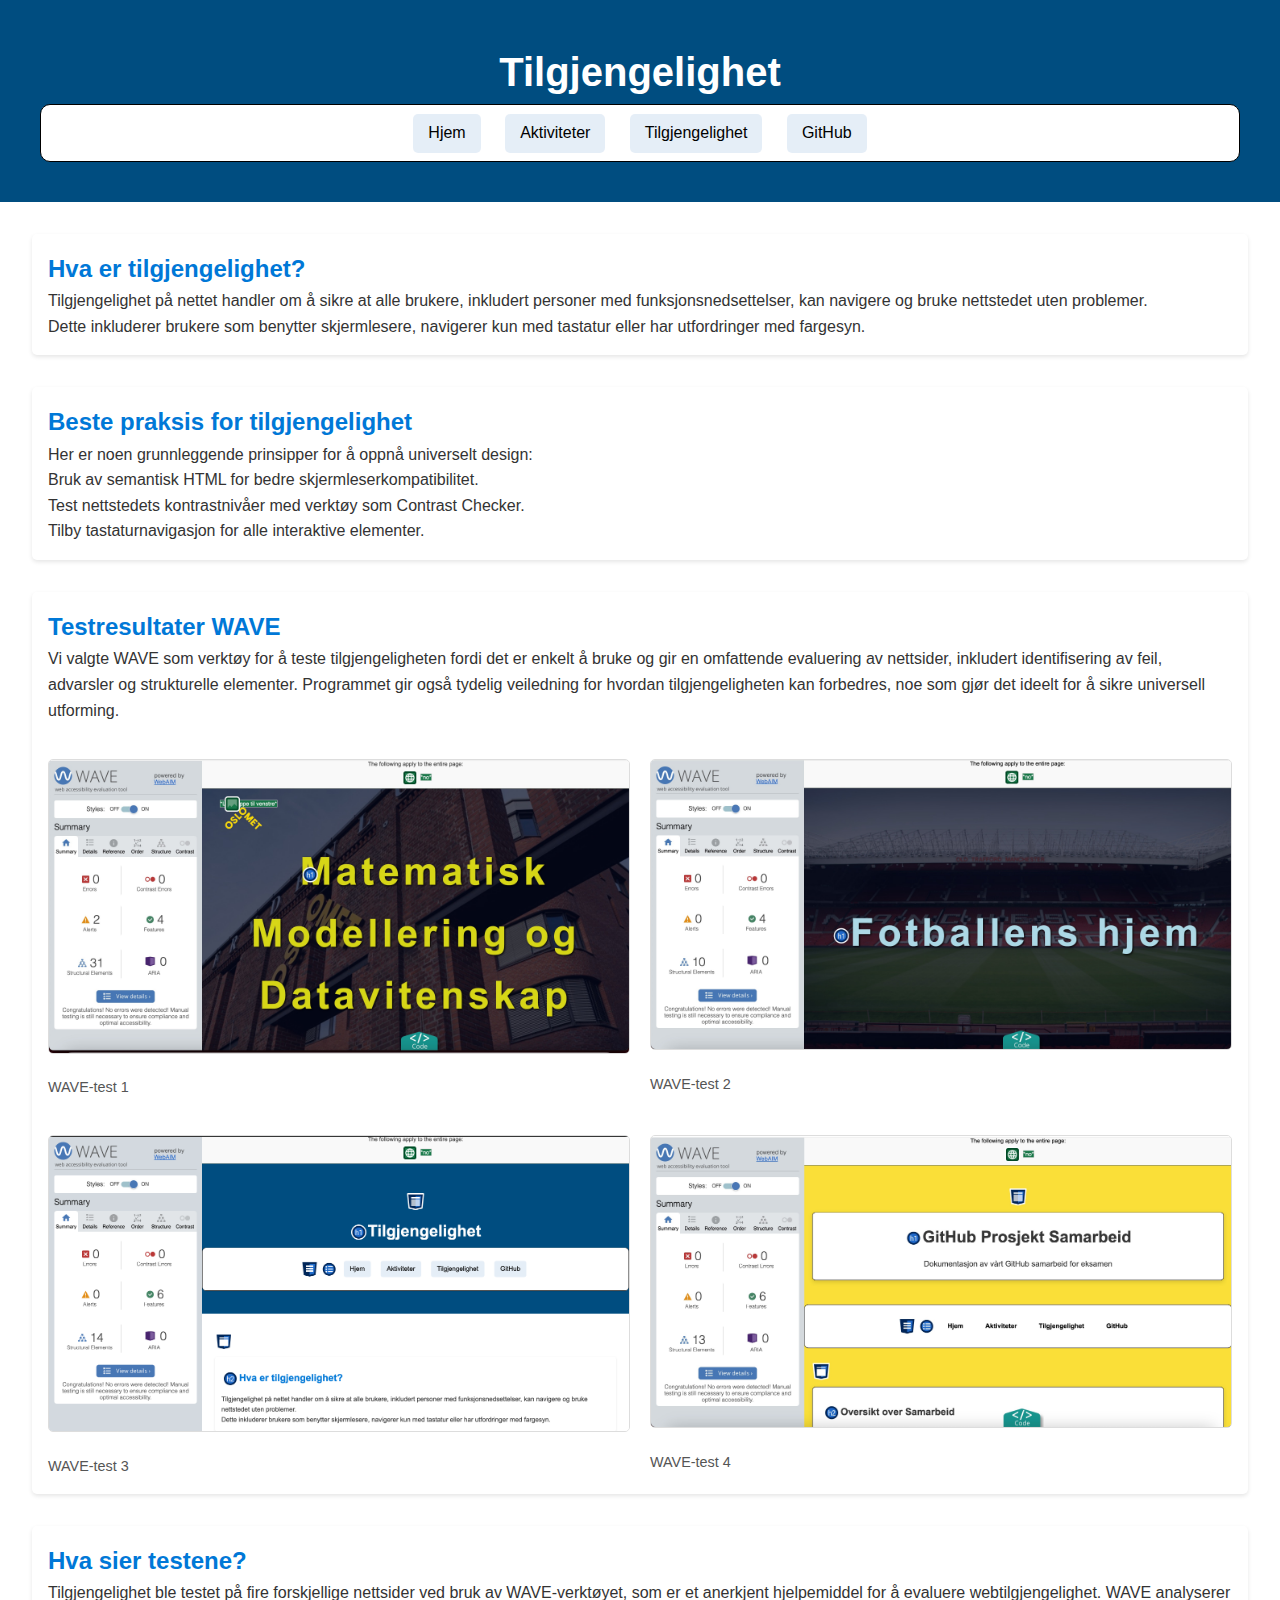
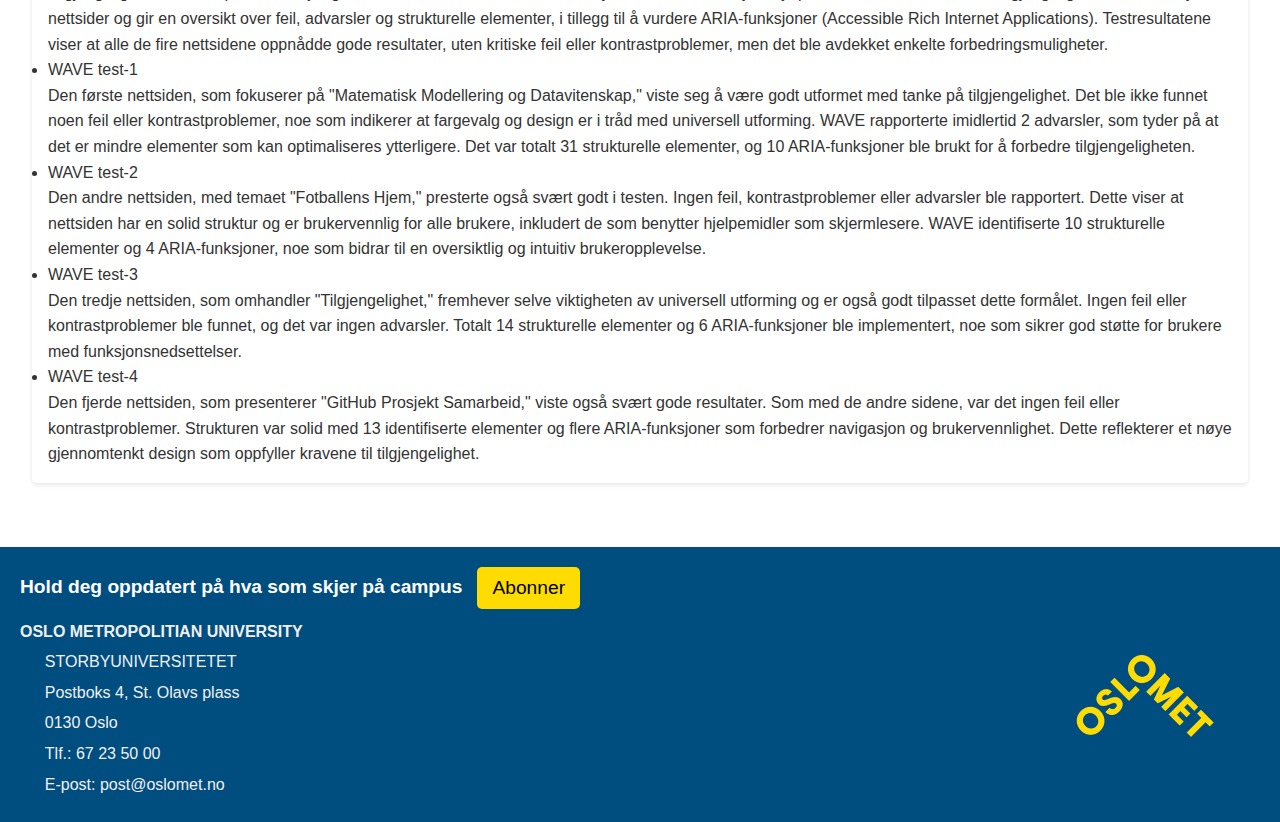
==== commit 8fb0b78e: "fe" ====
--- a/accessibility.html
+++ b/accessibility.html
@@ -37,7 +37,7 @@
 </section>
 <section class="accessibility-section">
         <h2>Testresultater WAVE</h2>
-            <p>Vi testet tilgjengeligheten til dette nettstedet ved hjelp av Lighthouse og WAVE. Vi valgte disse to nettsidene fordi, ...</p>
+            <p>Vi valgte WAVE som verktøy for å teste tilgjengeligheten fordi det er enkelt å bruke og gir en omfattende evaluering av nettsider, inkludert identifisering av feil, advarsler og strukturelle elementer. Programmet gir også tydelig veiledning for hvordan tilgjengeligheten kan forbedres, noe som gjør det ideelt for å sikre universell utforming.</p>
 
         <section class="test-results-grid">
         <section>
@@ -60,12 +60,17 @@
         </section>
         <section class="accessibility-section">
             <h2>Hva sier testene?</h2>
-            <p>Det er 4 forskjellige tester</p>
+            <p>Tilgjengelighet ble testet på fire forskjellige nettsider ved bruk av WAVE-verktøyet, som er et anerkjent hjelpemiddel for å evaluere webtilgjengelighet. WAVE analyserer nettsider og gir en oversikt over feil, advarsler og strukturelle elementer, i tillegg til å vurdere ARIA-funksjoner (Accessible Rich Internet Applications). Testresultatene viser at alle de fire nettsidene oppnådde gode resultater, uten kritiske feil eller kontrastproblemer, men det ble avdekket enkelte forbedringsmuligheter.</p>
+            <p></p>
             <ul>
                 <li>WAVE test-1</li>
-                <p>Denne WAVE-tilgjengelighetstesten viser at nettsiden er godt designet og oppfyller kravene til universell utforming, uten kritiske feil. Tekst og bakgrunn har tilstrekkelig kontrast for lesbarhet, og strukturen med 31 elementer gjør siden enkel å navigere, spesielt for skjermleserbrukere. De fire tilgjengelighetsfunksjonene og bruken av semantisk HTML bidrar til en god brukeropplevelse. Det er to varsler som bør undersøkes for å forbedre tilgjengeligheten ytterligere. Fraværet av ARIA-roller er positivt hvis HTML dekker behovene. Manuell testing og bruk av skjermlesere som NVDA og VoiceOver anbefales for å sikre full tilgjengelighet.</p>
-                <li>Ytterligere tester med ulike skjermlesere som NVDA og VoiceOver.</li>
-                <li>Kontinuerlig brukertesting for å få tilbakemeldinger fra ekte brukere.</li>
+                <p>Den første nettsiden, som fokuserer på "Matematisk Modellering og Datavitenskap," viste seg å være godt utformet med tanke på tilgjengelighet. Det ble ikke funnet noen feil eller kontrastproblemer, noe som indikerer at fargevalg og design er i tråd med universell utforming. WAVE rapporterte imidlertid 2 advarsler, som tyder på at det er mindre elementer som kan optimaliseres ytterligere. Det var totalt 31 strukturelle elementer, og 10 ARIA-funksjoner ble brukt for å forbedre tilgjengeligheten.</p>
+                <li>WAVE test-2</li>
+                <p>Den andre nettsiden, med temaet "Fotballens Hjem," presterte også svært godt i testen. Ingen feil, kontrastproblemer eller advarsler ble rapportert. Dette viser at nettsiden har en solid struktur og er brukervennlig for alle brukere, inkludert de som benytter hjelpemidler som skjermlesere. WAVE identifiserte 10 strukturelle elementer og 4 ARIA-funksjoner, noe som bidrar til en oversiktlig og intuitiv brukeropplevelse.</p>
+                <li>WAVE test-3</li>
+                <p>Den tredje nettsiden, som omhandler "Tilgjengelighet," fremhever selve viktigheten av universell utforming og er også godt tilpasset dette formålet. Ingen feil eller kontrastproblemer ble funnet, og det var ingen advarsler. Totalt 14 strukturelle elementer og 6 ARIA-funksjoner ble implementert, noe som sikrer god støtte for brukere med funksjonsnedsettelser.</p>
+                <li>WAVE test-4</li>
+                <p>Den fjerde nettsiden, som presenterer "GitHub Prosjekt Samarbeid," viste også svært gode resultater. Som med de andre sidene, var det ingen feil eller kontrastproblemer. Strukturen var solid med 13 identifiserte elementer og flere ARIA-funksjoner som forbedrer navigasjon og brukervennlighet. Dette reflekterer et nøye gjennomtenkt design som oppfyller kravene til tilgjengelighet.</p>
             </ul>
             </section>
 
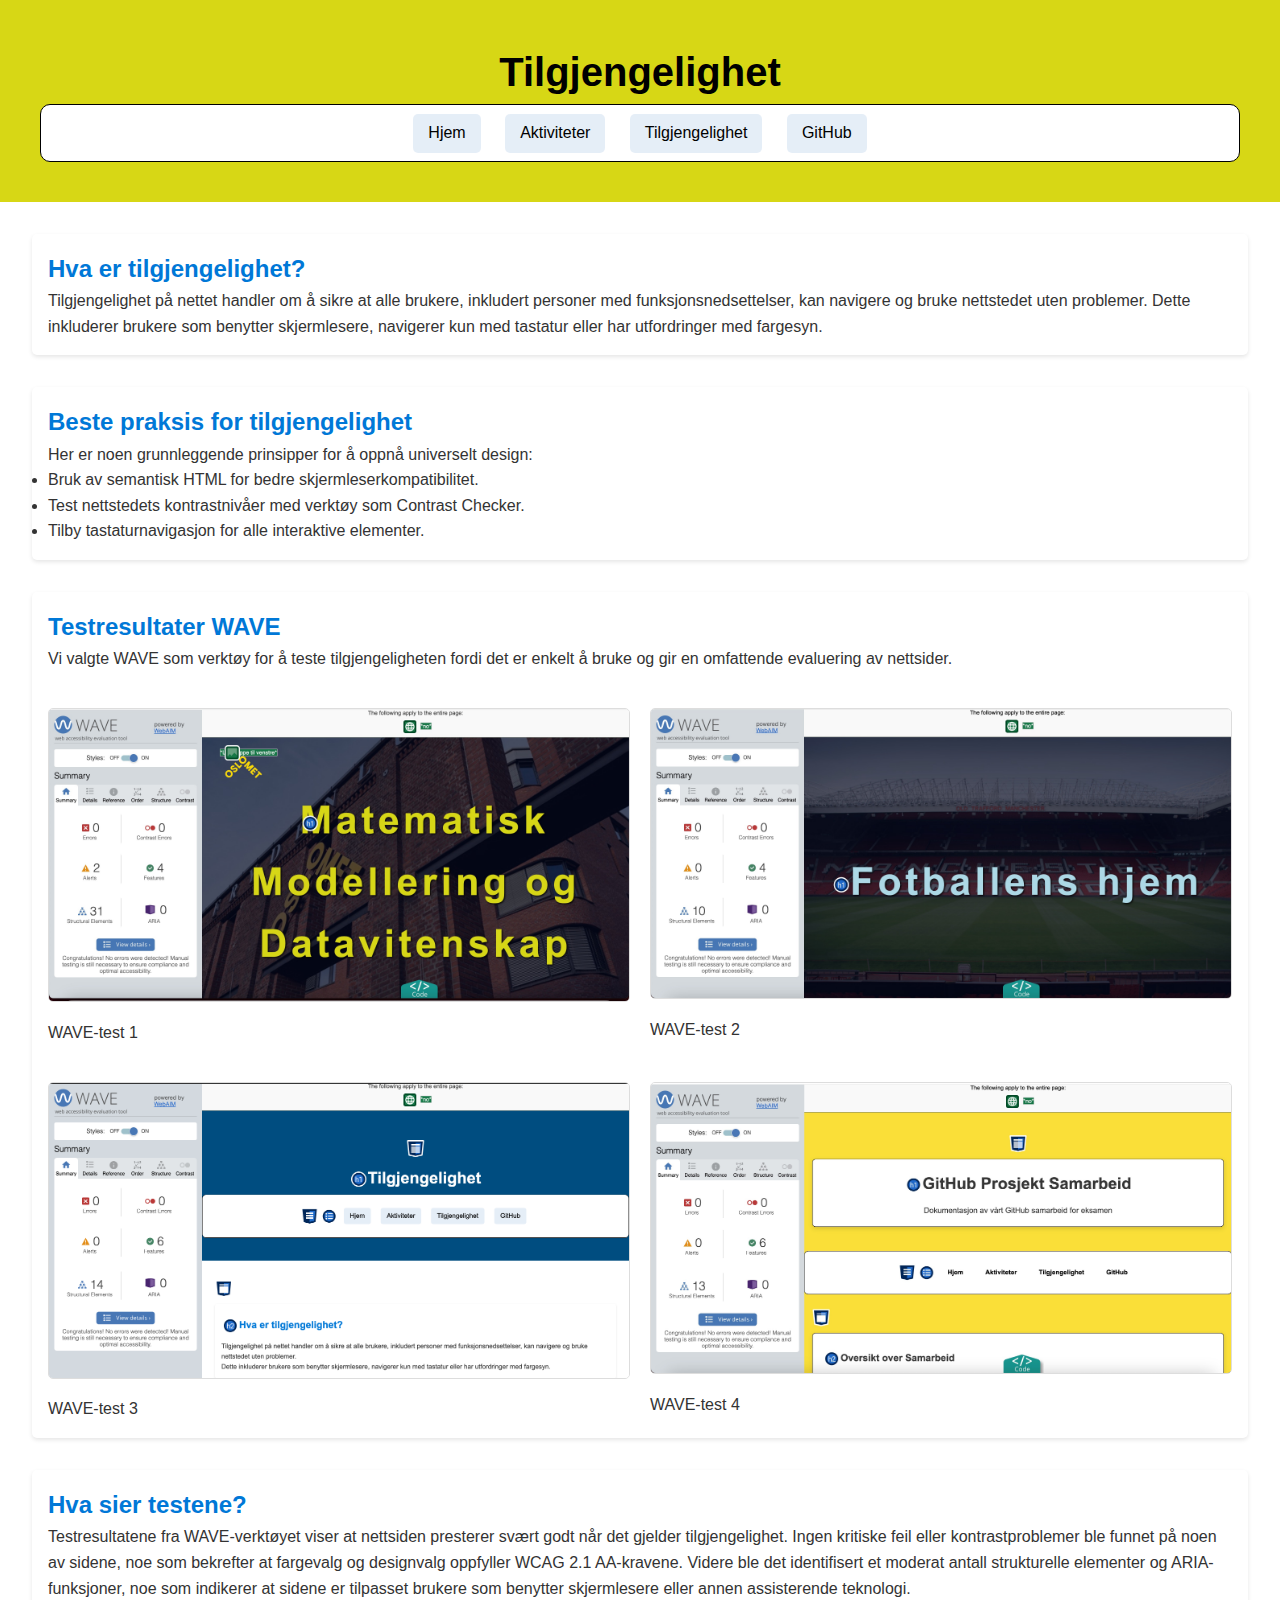
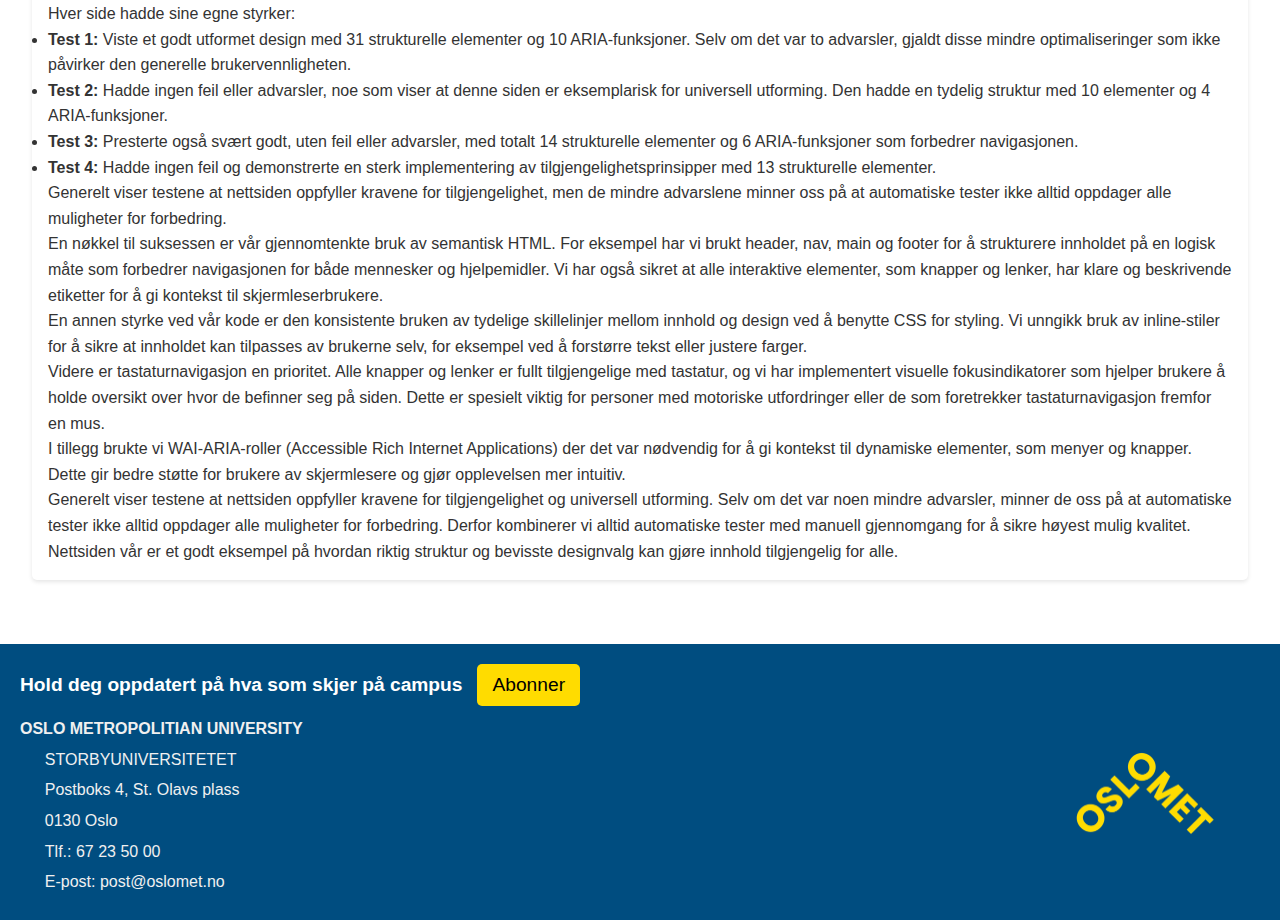
==== commit d34d2201: "aa" ====
--- a/accessibility.html
+++ b/accessibility.html
@@ -2,77 +2,123 @@
 <html lang="no">
 
 <head>
-<meta charset="UTF-8">
-<meta name="viewport" content="width=device-width, initial-scale=1.0">
-<title>Accessibility</title>
-<link rel="stylesheet" href="main.css">
+    <meta charset="UTF-8">
+    <meta name="viewport" content="width=device-width, initial-scale=1.0">
+    <title>Tilgjengelighet</title>
+    <link rel="stylesheet" href="main.css">
 </head>
 
 <body class="accessibility-body">
     <header class="accessibility-header">
         <h1>Tilgjengelighet</h1>
-        <nav class="accessibility-nav">
+        <nav class="accessibility-nav" role="navigation" aria-label="Hovednavigasjon">
             <ul>
                 <li><a href="index.html">Hjem</a></li>
                 <li><a href="activity.html">Aktiviteter</a></li>
-                <li><a href="accessibility.html">Tilgjengelighet</a></li>
+                <li><a href="accessibility.html" aria-current="page">Tilgjengelighet</a></li>
                 <li><a href="github.html">GitHub</a></li>
             </ul>
         </nav>
-</header>
-<main class="accessibility-main">
-    <section class="accessibility-section">
-        <h2>Hva er tilgjengelighet?</h2>
-        <p>Tilgjengelighet på nettet handler om å sikre at alle brukere, inkludert personer med funksjonsnedsettelser, kan navigere og bruke nettstedet uten problemer.</p>
-        <p>Dette inkluderer brukere som benytter skjermlesere, navigerer kun med tastatur eller har utfordringer med fargesyn.</p>
-    </section>
-<section class="accessibility-section">
-        <h2>Beste praksis for tilgjengelighet</h2>
-        <p>Her er noen grunnleggende prinsipper for å oppnå universelt design:</p>
-<ul style="list-style-type: none;">
-    <li>Bruk av semantisk HTML for bedre skjermleserkompatibilitet.</li>
-    <li>Test nettstedets kontrastnivåer med verktøy som Contrast Checker.</li>
-    <li>Tilby tastaturnavigasjon for alle interaktive elementer.</li>
-</ul>
-</section>
-<section class="accessibility-section">
-        <h2>Testresultater WAVE</h2>
-            <p>Vi valgte WAVE som verktøy for å teste tilgjengeligheten fordi det er enkelt å bruke og gir en omfattende evaluering av nettsider, inkludert identifisering av feil, advarsler og strukturelle elementer. Programmet gir også tydelig veiledning for hvordan tilgjengeligheten kan forbedres, noe som gjør det ideelt for å sikre universell utforming.</p>
-
-        <section class="test-results-grid">
-        <section>
-            <img src="bilder/WAVE-test1.jpeg" alt="WAVE-test resultat 1">
-            <p class="caption">WAVE-test 1</p>
+    </header>
+    <main class="accessibility-main">
+        <section class="accessibility-section">
+            <h2>Hva er tilgjengelighet?</h2>
+            <p>Tilgjengelighet på nettet handler om å sikre at alle brukere, inkludert personer med
+                funksjonsnedsettelser, kan navigere og bruke nettstedet uten problemer. Dette inkluderer brukere som
+                benytter skjermlesere, navigerer kun med tastatur eller har utfordringer med fargesyn.</p>
         </section>
-        <section>
-            <img src="bilder/WAVE-test2.jpeg" alt = "WAVE-test resultat 2">
-            <p class="caption">WAVE-test 2</p>
+        <section class="accessibility-section">
+            <h2>Beste praksis for tilgjengelighet</h2>
+            <p>Her er noen grunnleggende prinsipper for å oppnå universelt design:</p>
+            <ul>
+                <li>Bruk av semantisk HTML for bedre skjermleserkompatibilitet.</li>
+                <li>Test nettstedets kontrastnivåer med verktøy som Contrast Checker.</li>
+                <li>Tilby tastaturnavigasjon for alle interaktive elementer.</li>
+            </ul>
         </section>
-        <section>
-            <img src="bilder/WAVE-test3.1.png" alt="WAVE-test resultat 3">
-            <p class="caption">WAVE-test 3</p>
-        </section>
-        <section>
-            <img src="bilder/WAVE-test4.jpeg" alt="WAVE-test resultat 4">
-            <p class="caption">WAVE-test 4</p>
-        </section>
-        </section>
+        <section class="accessibility-section">
+            <h2>Testresultater WAVE</h2>
+            <p>Vi valgte WAVE som verktøy for å teste tilgjengeligheten fordi det er enkelt å bruke og gir en omfattende
+                evaluering av nettsider.</p>
+            <div class="test-results-grid">
+                <figure>
+                    <img src="bilder/WAVE-test1.jpeg" alt="WAVE-test resultat 1">
+                    <figcaption>WAVE-test 1</figcaption>
+                </figure>
+                <figure>
+                    <img src="bilder/WAVE-test2.jpeg" alt="WAVE-test resultat 2">
+                    <figcaption>WAVE-test 2</figcaption>
+                </figure>
+                <figure>
+                    <img src="bilder/WAVE-test3.1.png" alt="WAVE-test resultat 3">
+                    <figcaption>WAVE-test 3</figcaption>
+                </figure>
+                <figure>
+                    <img src="bilder/WAVE-test4.jpeg" alt="WAVE-test resultat 4">
+                    <figcaption>WAVE-test 4</figcaption>
+                </figure>
+            </div>
         </section>
         <section class="accessibility-section">
             <h2>Hva sier testene?</h2>
-            <p>Tilgjengelighet ble testet på fire forskjellige nettsider ved bruk av WAVE-verktøyet, som er et anerkjent hjelpemiddel for å evaluere webtilgjengelighet. WAVE analyserer nettsider og gir en oversikt over feil, advarsler og strukturelle elementer, i tillegg til å vurdere ARIA-funksjoner (Accessible Rich Internet Applications). Testresultatene viser at alle de fire nettsidene oppnådde gode resultater, uten kritiske feil eller kontrastproblemer, men det ble avdekket enkelte forbedringsmuligheter.</p>
-            <p></p>
+            <p>Testresultatene fra WAVE-verktøyet viser at nettsiden presterer svært godt når det gjelder
+                tilgjengelighet. Ingen kritiske feil eller kontrastproblemer ble funnet på noen av sidene, noe som
+                bekrefter at fargevalg og designvalg oppfyller WCAG 2.1 AA-kravene. Videre ble det identifisert et
+                moderat antall strukturelle elementer og ARIA-funksjoner, noe som indikerer at sidene er tilpasset
+                brukere som benytter skjermlesere eller annen assisterende teknologi.</p>
+            <p>Hver side hadde sine egne styrker:</p>
             <ul>
-                <li>WAVE test-1</li>
-                <p>Den første nettsiden, som fokuserer på "Matematisk Modellering og Datavitenskap," viste seg å være godt utformet med tanke på tilgjengelighet. Det ble ikke funnet noen feil eller kontrastproblemer, noe som indikerer at fargevalg og design er i tråd med universell utforming. WAVE rapporterte imidlertid 2 advarsler, som tyder på at det er mindre elementer som kan optimaliseres ytterligere. Det var totalt 31 strukturelle elementer, og 10 ARIA-funksjoner ble brukt for å forbedre tilgjengeligheten.</p>
-                <li>WAVE test-2</li>
-                <p>Den andre nettsiden, med temaet "Fotballens Hjem," presterte også svært godt i testen. Ingen feil, kontrastproblemer eller advarsler ble rapportert. Dette viser at nettsiden har en solid struktur og er brukervennlig for alle brukere, inkludert de som benytter hjelpemidler som skjermlesere. WAVE identifiserte 10 strukturelle elementer og 4 ARIA-funksjoner, noe som bidrar til en oversiktlig og intuitiv brukeropplevelse.</p>
-                <li>WAVE test-3</li>
-                <p>Den tredje nettsiden, som omhandler "Tilgjengelighet," fremhever selve viktigheten av universell utforming og er også godt tilpasset dette formålet. Ingen feil eller kontrastproblemer ble funnet, og det var ingen advarsler. Totalt 14 strukturelle elementer og 6 ARIA-funksjoner ble implementert, noe som sikrer god støtte for brukere med funksjonsnedsettelser.</p>
-                <li>WAVE test-4</li>
-                <p>Den fjerde nettsiden, som presenterer "GitHub Prosjekt Samarbeid," viste også svært gode resultater. Som med de andre sidene, var det ingen feil eller kontrastproblemer. Strukturen var solid med 13 identifiserte elementer og flere ARIA-funksjoner som forbedrer navigasjon og brukervennlighet. Dette reflekterer et nøye gjennomtenkt design som oppfyller kravene til tilgjengelighet.</p>
+                <li><strong>Test 1:</strong> Viste et godt utformet design med 31 strukturelle elementer og 10
+                    ARIA-funksjoner. Selv om det var to advarsler, gjaldt disse mindre optimaliseringer som ikke
+                    påvirker den generelle brukervennligheten.</li>
+                <li><strong>Test 2:</strong> Hadde ingen feil eller advarsler, noe som viser at denne siden er
+                    eksemplarisk for universell utforming. Den hadde en tydelig struktur med 10 elementer og 4
+                    ARIA-funksjoner.</li>
+                <li><strong>Test 3:</strong> Presterte også svært godt, uten feil eller advarsler, med totalt 14
+                    strukturelle elementer og 6 ARIA-funksjoner som forbedrer navigasjonen.</li>
+                <li><strong>Test 4:</strong> Hadde ingen feil og demonstrerte en sterk implementering av
+                    tilgjengelighetsprinsipper med 13 strukturelle elementer.</li>
             </ul>
-            </section>
+            <p>Generelt viser testene at nettsiden oppfyller kravene for tilgjengelighet, men de mindre advarslene
+                minner oss på at automatiske tester ikke alltid oppdager alle muligheter for forbedring.</p>
+
+            <p>En nøkkel til suksessen er vår gjennomtenkte bruk av semantisk HTML. For eksempel har vi brukt
+                header, nav, main og footer for å strukturere innholdet på en logisk måte som forbedrer navigasjonen
+                for
+                både mennesker og hjelpemidler. Vi har også sikret at alle interaktive elementer, som
+                knapper og lenker,
+                har klare og beskrivende etiketter for å gi kontekst til skjermleserbrukere.</p>
+
+            <p>En annen styrke ved vår kode er den konsistente bruken av tydelige skillelinjer mellom
+                innhold og design
+                ved å benytte CSS for styling. Vi unngikk bruk av inline-stiler for å sikre at innholdet
+                kan tilpasses
+                av brukerne selv, for eksempel ved å forstørre tekst eller justere farger.</p>
+
+            <p>Videre er tastaturnavigasjon en prioritet. Alle knapper og lenker er fullt tilgjengelige
+                med tastatur, og
+                vi har implementert visuelle fokusindikatorer som hjelper brukere å holde oversikt over
+                hvor de befinner
+                seg på siden. Dette er spesielt viktig for personer med motoriske utfordringer eller de
+                som foretrekker
+                tastaturnavigasjon fremfor en mus.</p>
+
+            <p>I tillegg brukte vi WAI-ARIA-roller (Accessible Rich Internet Applications) der det var
+                nødvendig for å
+                gi kontekst til dynamiske elementer, som menyer og knapper. Dette gir bedre støtte for
+                brukere av
+                skjermlesere og gjør opplevelsen mer intuitiv.</p>
+
+            <p>Generelt viser testene at nettsiden oppfyller kravene for tilgjengelighet og universell
+                utforming. Selv
+                om det var noen mindre advarsler, minner de oss på at automatiske tester ikke alltid
+                oppdager alle
+                muligheter for forbedring. Derfor kombinerer vi alltid automatiske tester med manuell
+                gjennomgang for å
+                sikre høyest mulig kvalitet. Nettsiden vår er et godt eksempel på hvordan riktig
+                struktur og bevisste
+                designvalg kan gjøre innhold tilgjengelig for alle.</p>
+        </section>
 
     </main>
     <footer id="footer-OsloMet">
@@ -84,7 +130,7 @@
         <p>Tlf.: 67 23 50 00 </p>
         <p>E-post: post@oslomet.no</p>
         <img src="bilder/oslomet-logo-gul.webp" class="footer-bilde" alt="OsloMet logo">
+    </footer>
+</body>
 
-    </footer>
-        </body>
-        </html>
+</html>--- a/main.css
+++ b/main.css
@@ -829,8 +829,8 @@
 
 /* Header */
 .accessibility-header {
-    background: #004d80;
-    color: rgb(255, 255, 255);
+    background: #d7d715;
+    color: #000000;
     padding: 2.5rem 0;
     text-align: center;
 }
@@ -897,8 +897,10 @@
 /* Testresultater seksjon */
 .test-results-grid {
     display: grid;
-    grid-template-columns: repeat(2, 1fr); /* To kolonner */
-    gap: 20px; /* Mellomrom mellom elementene */
+    grid-template-columns: repeat(2, 1fr);
+    /* To kolonner */
+    gap: 20px;
+    /* Mellomrom mellom elementene */
     margin-top: 20px;
 }
 
@@ -927,15 +929,17 @@
 /* Responsiv justering for små skjermer */
 @media (max-width: 768px) {
     .test-results-grid {
-        grid-template-columns: 1fr; /* En kolonne for mindre skjermer */
+        grid-template-columns: 1fr;
+        /* En kolonne for mindre skjermer */
     }
 }
 
 @media (max-width: 600px) {
-  .footer-content {
-    flex-direction: column; /* Sett innholdet vertikalt på små skjermer */
-    text-align: center;
-  }
+    .footer-content {
+        flex-direction: column;
+        /* Sett innholdet vertikalt på små skjermer */
+        text-align: center;
+    }
 }
 
 img {
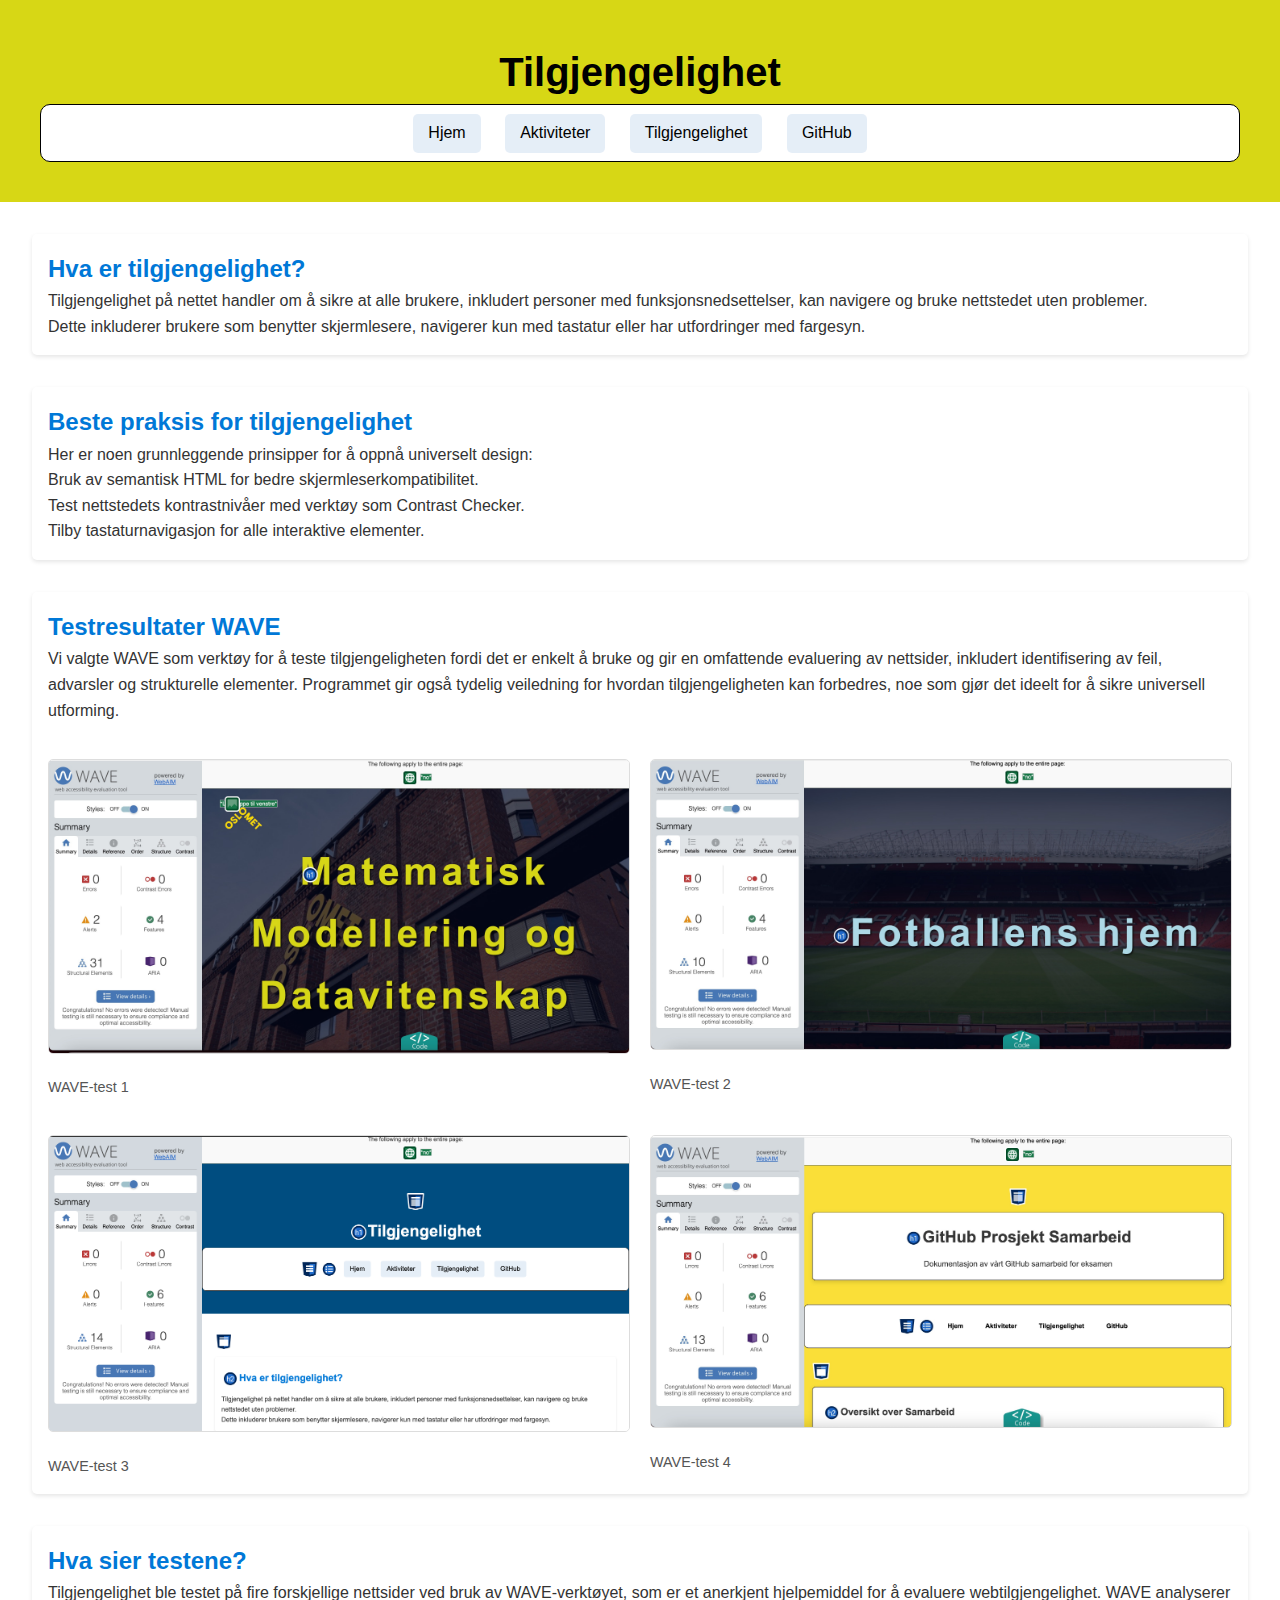
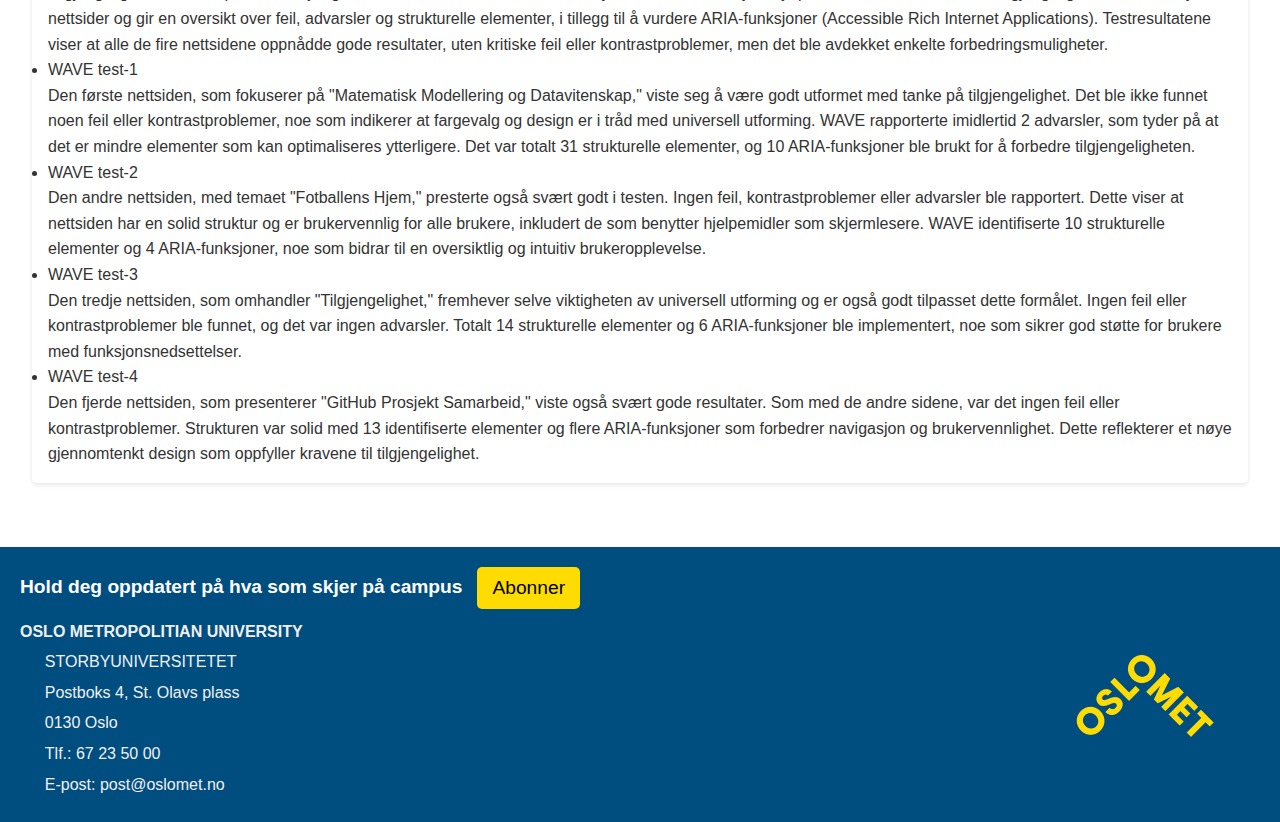
==== commit b975ed31: "k" ====
--- a/accessibility.html
+++ b/accessibility.html
@@ -2,123 +2,79 @@
 <html lang="no">
 
 <head>
-    <meta charset="UTF-8">
-    <meta name="viewport" content="width=device-width, initial-scale=1.0">
-    <title>Tilgjengelighet</title>
-    <link rel="stylesheet" href="main.css">
+<meta charset="UTF-8">
+<meta name="viewport" content="width=device-width, initial-scale=1.0">
+<title>Accessibility</title>
+<link rel="stylesheet" href="main.css">
 </head>
 
 <body class="accessibility-body">
     <header class="accessibility-header">
         <h1>Tilgjengelighet</h1>
-        <nav class="accessibility-nav" role="navigation" aria-label="Hovednavigasjon">
+        <nav class="accessibility-nav">
             <ul>
                 <li><a href="index.html">Hjem</a></li>
                 <li><a href="activity.html">Aktiviteter</a></li>
-                <li><a href="accessibility.html" aria-current="page">Tilgjengelighet</a></li>
+                <li><a href="accessibility.html">Tilgjengelighet</a></li>
                 <li><a href="github.html">GitHub</a></li>
             </ul>
         </nav>
-    </header>
-    <main class="accessibility-main">
-        <section class="accessibility-section">
-            <h2>Hva er tilgjengelighet?</h2>
-            <p>Tilgjengelighet på nettet handler om å sikre at alle brukere, inkludert personer med
-                funksjonsnedsettelser, kan navigere og bruke nettstedet uten problemer. Dette inkluderer brukere som
-                benytter skjermlesere, navigerer kun med tastatur eller har utfordringer med fargesyn.</p>
+</header>
+<main class="accessibility-main">
+    <section class="accessibility-section">
+        <h2>Hva er tilgjengelighet?</h2>
+        <p>Tilgjengelighet på nettet handler om å sikre at alle brukere, inkludert personer med funksjonsnedsettelser, kan navigere og bruke nettstedet uten problemer.</p>
+        <p>Dette inkluderer brukere som benytter skjermlesere, navigerer kun med tastatur eller har utfordringer med fargesyn.</p>
+    </section>
+<section class="accessibility-section">
+        <h2>Beste praksis for tilgjengelighet</h2>
+        <p>Her er noen grunnleggende prinsipper for å oppnå universelt design:</p>
+<ul style="list-style-type: none;">
+    <li>Bruk av semantisk HTML for bedre skjermleserkompatibilitet.</li>
+    <li>Test nettstedets kontrastnivåer med verktøy som Contrast Checker.</li>
+    <li>Tilby tastaturnavigasjon for alle interaktive elementer.</li>
+</ul>
+</section>
+<section class="accessibility-section">
+        <h2>Testresultater WAVE</h2>
+            <p>Vi valgte WAVE som verktøy for å teste tilgjengeligheten fordi det er enkelt å bruke og gir en omfattende evaluering av nettsider, inkludert identifisering av feil, advarsler og strukturelle elementer. Programmet gir også tydelig veiledning for hvordan tilgjengeligheten kan forbedres, noe som gjør det ideelt for å sikre universell utforming.</p>
+
+        <section class="test-results-grid">
+        <section>
+            <img src="bilder/WAVE-test1.jpeg" alt="WAVE-test resultat 1">
+            <p class="caption">WAVE-test 1</p>
         </section>
-        <section class="accessibility-section">
-            <h2>Beste praksis for tilgjengelighet</h2>
-            <p>Her er noen grunnleggende prinsipper for å oppnå universelt design:</p>
-            <ul>
-                <li>Bruk av semantisk HTML for bedre skjermleserkompatibilitet.</li>
-                <li>Test nettstedets kontrastnivåer med verktøy som Contrast Checker.</li>
-                <li>Tilby tastaturnavigasjon for alle interaktive elementer.</li>
-            </ul>
+        <section>
+            <img src="bilder/WAVE-test2.jpeg" alt = "WAVE-test resultat 2">
+            <p class="caption">WAVE-test 2</p>
         </section>
-        <section class="accessibility-section">
-            <h2>Testresultater WAVE</h2>
-            <p>Vi valgte WAVE som verktøy for å teste tilgjengeligheten fordi det er enkelt å bruke og gir en omfattende
-                evaluering av nettsider.</p>
-            <div class="test-results-grid">
-                <figure>
-                    <img src="bilder/WAVE-test1.jpeg" alt="WAVE-test resultat 1">
-                    <figcaption>WAVE-test 1</figcaption>
-                </figure>
-                <figure>
-                    <img src="bilder/WAVE-test2.jpeg" alt="WAVE-test resultat 2">
-                    <figcaption>WAVE-test 2</figcaption>
-                </figure>
-                <figure>
-                    <img src="bilder/WAVE-test3.1.png" alt="WAVE-test resultat 3">
-                    <figcaption>WAVE-test 3</figcaption>
-                </figure>
-                <figure>
-                    <img src="bilder/WAVE-test4.jpeg" alt="WAVE-test resultat 4">
-                    <figcaption>WAVE-test 4</figcaption>
-                </figure>
-            </div>
+        <section>
+            <img src="bilder/WAVE-test3.1.png" alt="WAVE-test resultat 3">
+            <p class="caption">WAVE-test 3</p>
+        </section>
+        <section>
+            <img src="bilder/WAVE-test4.jpeg" alt="WAVE-test resultat 4">
+            <p class="caption">WAVE-test 4</p>
+        </section>
+        </section>
         </section>
         <section class="accessibility-section">
             <h2>Hva sier testene?</h2>
-            <p>Testresultatene fra WAVE-verktøyet viser at nettsiden presterer svært godt når det gjelder
-                tilgjengelighet. Ingen kritiske feil eller kontrastproblemer ble funnet på noen av sidene, noe som
-                bekrefter at fargevalg og designvalg oppfyller WCAG 2.1 AA-kravene. Videre ble det identifisert et
-                moderat antall strukturelle elementer og ARIA-funksjoner, noe som indikerer at sidene er tilpasset
-                brukere som benytter skjermlesere eller annen assisterende teknologi.</p>
-            <p>Hver side hadde sine egne styrker:</p>
+            <p>Tilgjengelighet ble testet på fire forskjellige nettsider ved bruk av WAVE-verktøyet, som er et anerkjent hjelpemiddel for å evaluere webtilgjengelighet. WAVE analyserer nettsider og gir en oversikt over feil, advarsler og strukturelle elementer, i tillegg til å vurdere ARIA-funksjoner (Accessible Rich Internet Applications). Testresultatene viser at alle de fire nettsidene oppnådde gode resultater, uten kritiske feil eller kontrastproblemer, men det ble avdekket enkelte forbedringsmuligheter.</p>
+            <p></p>
             <ul>
-                <li><strong>Test 1:</strong> Viste et godt utformet design med 31 strukturelle elementer og 10
-                    ARIA-funksjoner. Selv om det var to advarsler, gjaldt disse mindre optimaliseringer som ikke
-                    påvirker den generelle brukervennligheten.</li>
-                <li><strong>Test 2:</strong> Hadde ingen feil eller advarsler, noe som viser at denne siden er
-                    eksemplarisk for universell utforming. Den hadde en tydelig struktur med 10 elementer og 4
-                    ARIA-funksjoner.</li>
-                <li><strong>Test 3:</strong> Presterte også svært godt, uten feil eller advarsler, med totalt 14
-                    strukturelle elementer og 6 ARIA-funksjoner som forbedrer navigasjonen.</li>
-                <li><strong>Test 4:</strong> Hadde ingen feil og demonstrerte en sterk implementering av
-                    tilgjengelighetsprinsipper med 13 strukturelle elementer.</li>
+                <li>WAVE test-1</li>
+                <p>Den første nettsiden, som fokuserer på "Matematisk Modellering og Datavitenskap," viste seg å være godt utformet med tanke på tilgjengelighet. Det ble ikke funnet noen feil eller kontrastproblemer, noe som indikerer at fargevalg og design er i tråd med universell utforming. WAVE rapporterte imidlertid 2 advarsler, som tyder på at det er mindre elementer som kan optimaliseres ytterligere. Det var totalt 31 strukturelle elementer, og 10 ARIA-funksjoner ble brukt for å forbedre tilgjengeligheten.</p>
+                <li>WAVE test-2</li>
+                <p>Den andre nettsiden, med temaet "Fotballens Hjem," presterte også svært godt i testen. Ingen feil, kontrastproblemer eller advarsler ble rapportert. Dette viser at nettsiden har en solid struktur og er brukervennlig for alle brukere, inkludert de som benytter hjelpemidler som skjermlesere. WAVE identifiserte 10 strukturelle elementer og 4 ARIA-funksjoner, noe som bidrar til en oversiktlig og intuitiv brukeropplevelse.</p>
+                <li>WAVE test-3</li>
+                <p>Den tredje nettsiden, som omhandler "Tilgjengelighet," fremhever selve viktigheten av universell utforming og er også godt tilpasset dette formålet. Ingen feil eller kontrastproblemer ble funnet, og det var ingen advarsler. Totalt 14 strukturelle elementer og 6 ARIA-funksjoner ble implementert, noe som sikrer god støtte for brukere med funksjonsnedsettelser.</p>
+                <li>WAVE test-4</li>
+                <p>Den fjerde nettsiden, som presenterer "GitHub Prosjekt Samarbeid," viste også svært gode resultater. Som med de andre sidene, var det ingen feil eller kontrastproblemer. Strukturen var solid med 13 identifiserte elementer og flere ARIA-funksjoner som forbedrer navigasjon og brukervennlighet. Dette reflekterer et nøye gjennomtenkt design som oppfyller kravene til tilgjengelighet.</p>
             </ul>
-            <p>Generelt viser testene at nettsiden oppfyller kravene for tilgjengelighet, men de mindre advarslene
-                minner oss på at automatiske tester ikke alltid oppdager alle muligheter for forbedring.</p>
+            </section>
 
-            <p>En nøkkel til suksessen er vår gjennomtenkte bruk av semantisk HTML. For eksempel har vi brukt
-                header, nav, main og footer for å strukturere innholdet på en logisk måte som forbedrer navigasjonen
-                for
-                både mennesker og hjelpemidler. Vi har også sikret at alle interaktive elementer, som
-                knapper og lenker,
-                har klare og beskrivende etiketter for å gi kontekst til skjermleserbrukere.</p>
-
-            <p>En annen styrke ved vår kode er den konsistente bruken av tydelige skillelinjer mellom
-                innhold og design
-                ved å benytte CSS for styling. Vi unngikk bruk av inline-stiler for å sikre at innholdet
-                kan tilpasses
-                av brukerne selv, for eksempel ved å forstørre tekst eller justere farger.</p>
-
-            <p>Videre er tastaturnavigasjon en prioritet. Alle knapper og lenker er fullt tilgjengelige
-                med tastatur, og
-                vi har implementert visuelle fokusindikatorer som hjelper brukere å holde oversikt over
-                hvor de befinner
-                seg på siden. Dette er spesielt viktig for personer med motoriske utfordringer eller de
-                som foretrekker
-                tastaturnavigasjon fremfor en mus.</p>
-
-            <p>I tillegg brukte vi WAI-ARIA-roller (Accessible Rich Internet Applications) der det var
-                nødvendig for å
-                gi kontekst til dynamiske elementer, som menyer og knapper. Dette gir bedre støtte for
-                brukere av
-                skjermlesere og gjør opplevelsen mer intuitiv.</p>
-
-            <p>Generelt viser testene at nettsiden oppfyller kravene for tilgjengelighet og universell
-                utforming. Selv
-                om det var noen mindre advarsler, minner de oss på at automatiske tester ikke alltid
-                oppdager alle
-                muligheter for forbedring. Derfor kombinerer vi alltid automatiske tester med manuell
-                gjennomgang for å
-                sikre høyest mulig kvalitet. Nettsiden vår er et godt eksempel på hvordan riktig
-                struktur og bevisste
-                designvalg kan gjøre innhold tilgjengelig for alle.</p>
-        </section>
+        
 
     </main>
     <footer id="footer-OsloMet">
@@ -130,7 +86,7 @@
         <p>Tlf.: 67 23 50 00 </p>
         <p>E-post: post@oslomet.no</p>
         <img src="bilder/oslomet-logo-gul.webp" class="footer-bilde" alt="OsloMet logo">
+
     </footer>
-</body>
-
-</html>+        </body>
+        </html>
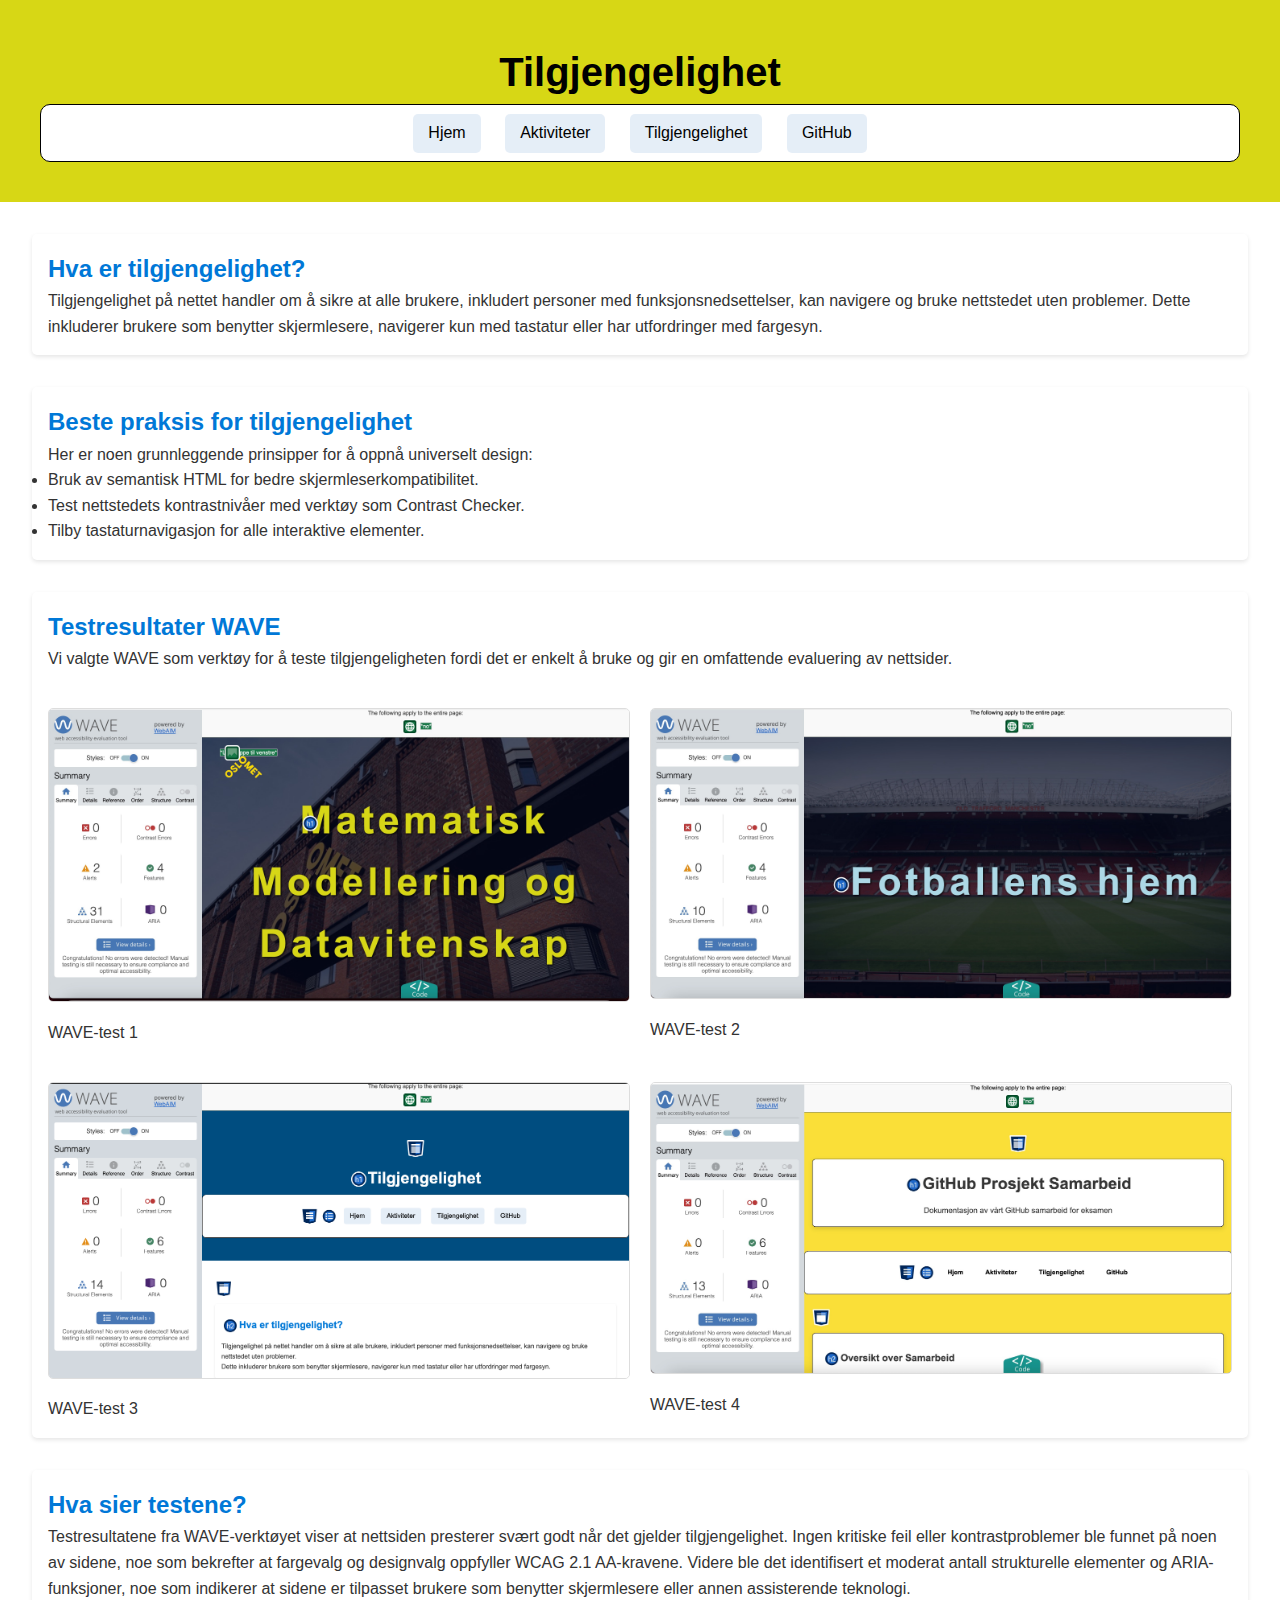
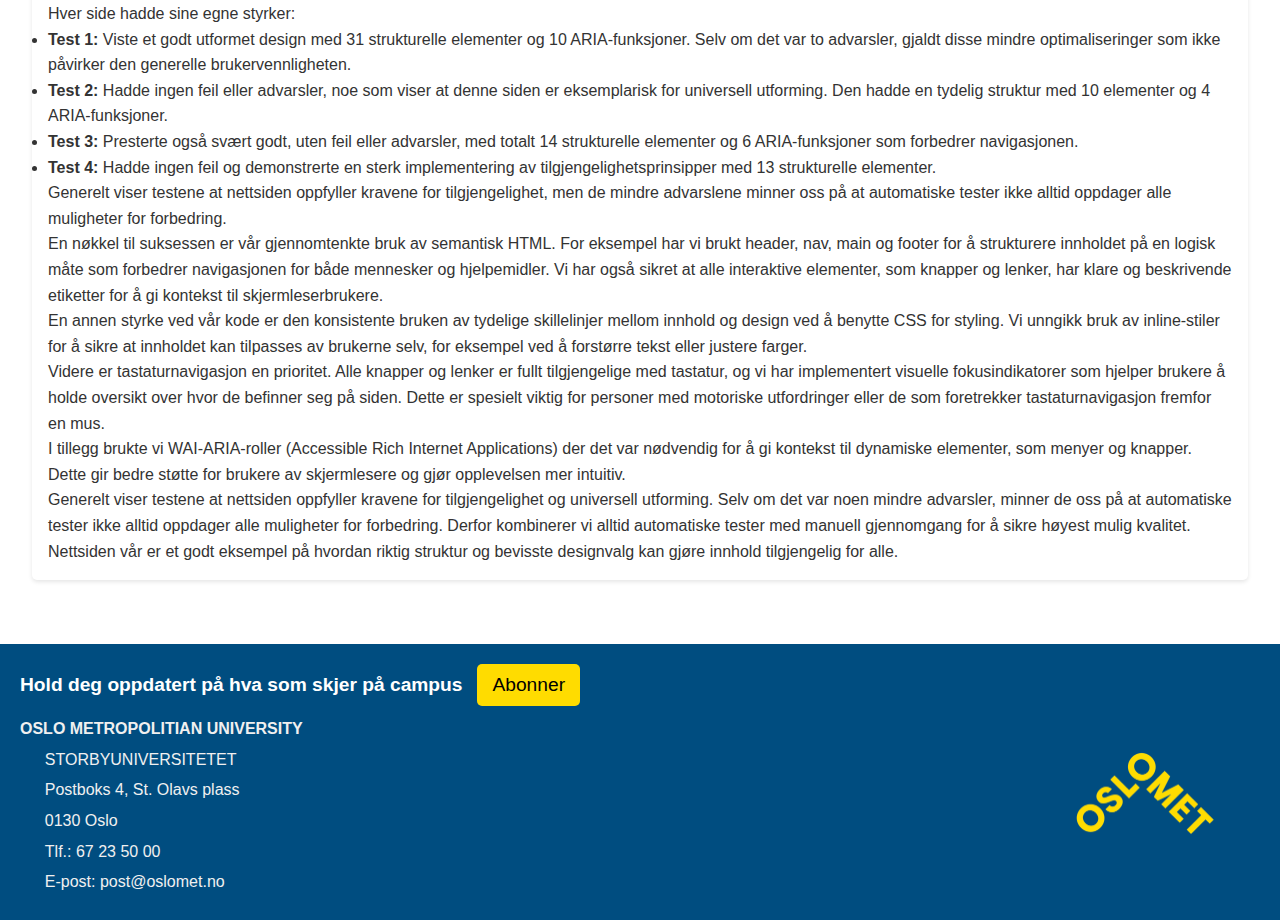
==== commit 5c37bf9a: "Merge branch 'main' of https://github.com/kristofferYEP/Eksamen-Informasjonsteknologi-2024" ====
--- a/accessibility.html
+++ b/accessibility.html
@@ -2,77 +2,123 @@
 <html lang="no">
 
 <head>
-<meta charset="UTF-8">
-<meta name="viewport" content="width=device-width, initial-scale=1.0">
-<title>Accessibility</title>
-<link rel="stylesheet" href="main.css">
+    <meta charset="UTF-8">
+    <meta name="viewport" content="width=device-width, initial-scale=1.0">
+    <title>Tilgjengelighet</title>
+    <link rel="stylesheet" href="main.css">
 </head>
 
 <body class="accessibility-body">
     <header class="accessibility-header">
         <h1>Tilgjengelighet</h1>
-        <nav class="accessibility-nav">
+        <nav class="accessibility-nav" role="navigation" aria-label="Hovednavigasjon">
             <ul>
                 <li><a href="index.html">Hjem</a></li>
                 <li><a href="activity.html">Aktiviteter</a></li>
-                <li><a href="accessibility.html">Tilgjengelighet</a></li>
+                <li><a href="accessibility.html" aria-current="page">Tilgjengelighet</a></li>
                 <li><a href="github.html">GitHub</a></li>
             </ul>
         </nav>
-</header>
-<main class="accessibility-main">
-    <section class="accessibility-section">
-        <h2>Hva er tilgjengelighet?</h2>
-        <p>Tilgjengelighet på nettet handler om å sikre at alle brukere, inkludert personer med funksjonsnedsettelser, kan navigere og bruke nettstedet uten problemer.</p>
-        <p>Dette inkluderer brukere som benytter skjermlesere, navigerer kun med tastatur eller har utfordringer med fargesyn.</p>
-    </section>
-<section class="accessibility-section">
-        <h2>Beste praksis for tilgjengelighet</h2>
-        <p>Her er noen grunnleggende prinsipper for å oppnå universelt design:</p>
-<ul style="list-style-type: none;">
-    <li>Bruk av semantisk HTML for bedre skjermleserkompatibilitet.</li>
-    <li>Test nettstedets kontrastnivåer med verktøy som Contrast Checker.</li>
-    <li>Tilby tastaturnavigasjon for alle interaktive elementer.</li>
-</ul>
-</section>
-<section class="accessibility-section">
-        <h2>Testresultater WAVE</h2>
-            <p>Vi valgte WAVE som verktøy for å teste tilgjengeligheten fordi det er enkelt å bruke og gir en omfattende evaluering av nettsider, inkludert identifisering av feil, advarsler og strukturelle elementer. Programmet gir også tydelig veiledning for hvordan tilgjengeligheten kan forbedres, noe som gjør det ideelt for å sikre universell utforming.</p>
-
-        <section class="test-results-grid">
-        <section>
-            <img src="bilder/WAVE-test1.jpeg" alt="WAVE-test resultat 1">
-            <p class="caption">WAVE-test 1</p>
+    </header>
+    <main class="accessibility-main">
+        <section class="accessibility-section">
+            <h2>Hva er tilgjengelighet?</h2>
+            <p>Tilgjengelighet på nettet handler om å sikre at alle brukere, inkludert personer med
+                funksjonsnedsettelser, kan navigere og bruke nettstedet uten problemer. Dette inkluderer brukere som
+                benytter skjermlesere, navigerer kun med tastatur eller har utfordringer med fargesyn.</p>
         </section>
-        <section>
-            <img src="bilder/WAVE-test2.jpeg" alt = "WAVE-test resultat 2">
-            <p class="caption">WAVE-test 2</p>
+        <section class="accessibility-section">
+            <h2>Beste praksis for tilgjengelighet</h2>
+            <p>Her er noen grunnleggende prinsipper for å oppnå universelt design:</p>
+            <ul>
+                <li>Bruk av semantisk HTML for bedre skjermleserkompatibilitet.</li>
+                <li>Test nettstedets kontrastnivåer med verktøy som Contrast Checker.</li>
+                <li>Tilby tastaturnavigasjon for alle interaktive elementer.</li>
+            </ul>
         </section>
-        <section>
-            <img src="bilder/WAVE-test3.1.png" alt="WAVE-test resultat 3">
-            <p class="caption">WAVE-test 3</p>
-        </section>
-        <section>
-            <img src="bilder/WAVE-test4.jpeg" alt="WAVE-test resultat 4">
-            <p class="caption">WAVE-test 4</p>
-        </section>
-        </section>
+        <section class="accessibility-section">
+            <h2>Testresultater WAVE</h2>
+            <p>Vi valgte WAVE som verktøy for å teste tilgjengeligheten fordi det er enkelt å bruke og gir en omfattende
+                evaluering av nettsider.</p>
+            <div class="test-results-grid">
+                <figure>
+                    <img src="bilder/WAVE-test1.jpeg" alt="WAVE-test resultat 1">
+                    <figcaption>WAVE-test 1</figcaption>
+                </figure>
+                <figure>
+                    <img src="bilder/WAVE-test2.jpeg" alt="WAVE-test resultat 2">
+                    <figcaption>WAVE-test 2</figcaption>
+                </figure>
+                <figure>
+                    <img src="bilder/WAVE-test3.1.png" alt="WAVE-test resultat 3">
+                    <figcaption>WAVE-test 3</figcaption>
+                </figure>
+                <figure>
+                    <img src="bilder/WAVE-test4.jpeg" alt="WAVE-test resultat 4">
+                    <figcaption>WAVE-test 4</figcaption>
+                </figure>
+            </div>
         </section>
         <section class="accessibility-section">
             <h2>Hva sier testene?</h2>
-            <p>Tilgjengelighet ble testet på fire forskjellige nettsider ved bruk av WAVE-verktøyet, som er et anerkjent hjelpemiddel for å evaluere webtilgjengelighet. WAVE analyserer nettsider og gir en oversikt over feil, advarsler og strukturelle elementer, i tillegg til å vurdere ARIA-funksjoner (Accessible Rich Internet Applications). Testresultatene viser at alle de fire nettsidene oppnådde gode resultater, uten kritiske feil eller kontrastproblemer, men det ble avdekket enkelte forbedringsmuligheter.</p>
-            <p></p>
+            <p>Testresultatene fra WAVE-verktøyet viser at nettsiden presterer svært godt når det gjelder
+                tilgjengelighet. Ingen kritiske feil eller kontrastproblemer ble funnet på noen av sidene, noe som
+                bekrefter at fargevalg og designvalg oppfyller WCAG 2.1 AA-kravene. Videre ble det identifisert et
+                moderat antall strukturelle elementer og ARIA-funksjoner, noe som indikerer at sidene er tilpasset
+                brukere som benytter skjermlesere eller annen assisterende teknologi.</p>
+            <p>Hver side hadde sine egne styrker:</p>
             <ul>
-                <li>WAVE test-1</li>
-                <p>Den første nettsiden, som fokuserer på "Matematisk Modellering og Datavitenskap," viste seg å være godt utformet med tanke på tilgjengelighet. Det ble ikke funnet noen feil eller kontrastproblemer, noe som indikerer at fargevalg og design er i tråd med universell utforming. WAVE rapporterte imidlertid 2 advarsler, som tyder på at det er mindre elementer som kan optimaliseres ytterligere. Det var totalt 31 strukturelle elementer, og 10 ARIA-funksjoner ble brukt for å forbedre tilgjengeligheten.</p>
-                <li>WAVE test-2</li>
-                <p>Den andre nettsiden, med temaet "Fotballens Hjem," presterte også svært godt i testen. Ingen feil, kontrastproblemer eller advarsler ble rapportert. Dette viser at nettsiden har en solid struktur og er brukervennlig for alle brukere, inkludert de som benytter hjelpemidler som skjermlesere. WAVE identifiserte 10 strukturelle elementer og 4 ARIA-funksjoner, noe som bidrar til en oversiktlig og intuitiv brukeropplevelse.</p>
-                <li>WAVE test-3</li>
-                <p>Den tredje nettsiden, som omhandler "Tilgjengelighet," fremhever selve viktigheten av universell utforming og er også godt tilpasset dette formålet. Ingen feil eller kontrastproblemer ble funnet, og det var ingen advarsler. Totalt 14 strukturelle elementer og 6 ARIA-funksjoner ble implementert, noe som sikrer god støtte for brukere med funksjonsnedsettelser.</p>
-                <li>WAVE test-4</li>
-                <p>Den fjerde nettsiden, som presenterer "GitHub Prosjekt Samarbeid," viste også svært gode resultater. Som med de andre sidene, var det ingen feil eller kontrastproblemer. Strukturen var solid med 13 identifiserte elementer og flere ARIA-funksjoner som forbedrer navigasjon og brukervennlighet. Dette reflekterer et nøye gjennomtenkt design som oppfyller kravene til tilgjengelighet.</p>
+                <li><strong>Test 1:</strong> Viste et godt utformet design med 31 strukturelle elementer og 10
+                    ARIA-funksjoner. Selv om det var to advarsler, gjaldt disse mindre optimaliseringer som ikke
+                    påvirker den generelle brukervennligheten.</li>
+                <li><strong>Test 2:</strong> Hadde ingen feil eller advarsler, noe som viser at denne siden er
+                    eksemplarisk for universell utforming. Den hadde en tydelig struktur med 10 elementer og 4
+                    ARIA-funksjoner.</li>
+                <li><strong>Test 3:</strong> Presterte også svært godt, uten feil eller advarsler, med totalt 14
+                    strukturelle elementer og 6 ARIA-funksjoner som forbedrer navigasjonen.</li>
+                <li><strong>Test 4:</strong> Hadde ingen feil og demonstrerte en sterk implementering av
+                    tilgjengelighetsprinsipper med 13 strukturelle elementer.</li>
             </ul>
-            </section>
+            <p>Generelt viser testene at nettsiden oppfyller kravene for tilgjengelighet, men de mindre advarslene
+                minner oss på at automatiske tester ikke alltid oppdager alle muligheter for forbedring.</p>
+
+            <p>En nøkkel til suksessen er vår gjennomtenkte bruk av semantisk HTML. For eksempel har vi brukt
+                header, nav, main og footer for å strukturere innholdet på en logisk måte som forbedrer navigasjonen
+                for
+                både mennesker og hjelpemidler. Vi har også sikret at alle interaktive elementer, som
+                knapper og lenker,
+                har klare og beskrivende etiketter for å gi kontekst til skjermleserbrukere.</p>
+
+            <p>En annen styrke ved vår kode er den konsistente bruken av tydelige skillelinjer mellom
+                innhold og design
+                ved å benytte CSS for styling. Vi unngikk bruk av inline-stiler for å sikre at innholdet
+                kan tilpasses
+                av brukerne selv, for eksempel ved å forstørre tekst eller justere farger.</p>
+
+            <p>Videre er tastaturnavigasjon en prioritet. Alle knapper og lenker er fullt tilgjengelige
+                med tastatur, og
+                vi har implementert visuelle fokusindikatorer som hjelper brukere å holde oversikt over
+                hvor de befinner
+                seg på siden. Dette er spesielt viktig for personer med motoriske utfordringer eller de
+                som foretrekker
+                tastaturnavigasjon fremfor en mus.</p>
+
+            <p>I tillegg brukte vi WAI-ARIA-roller (Accessible Rich Internet Applications) der det var
+                nødvendig for å
+                gi kontekst til dynamiske elementer, som menyer og knapper. Dette gir bedre støtte for
+                brukere av
+                skjermlesere og gjør opplevelsen mer intuitiv.</p>
+
+            <p>Generelt viser testene at nettsiden oppfyller kravene for tilgjengelighet og universell
+                utforming. Selv
+                om det var noen mindre advarsler, minner de oss på at automatiske tester ikke alltid
+                oppdager alle
+                muligheter for forbedring. Derfor kombinerer vi alltid automatiske tester med manuell
+                gjennomgang for å
+                sikre høyest mulig kvalitet. Nettsiden vår er et godt eksempel på hvordan riktig
+                struktur og bevisste
+                designvalg kan gjøre innhold tilgjengelig for alle.</p>
+        </section>
 
         
 
@@ -86,7 +132,7 @@
         <p>Tlf.: 67 23 50 00 </p>
         <p>E-post: post@oslomet.no</p>
         <img src="bilder/oslomet-logo-gul.webp" class="footer-bilde" alt="OsloMet logo">
+    </footer>
+</body>
 
-    </footer>
-        </body>
-        </html>
+</html>